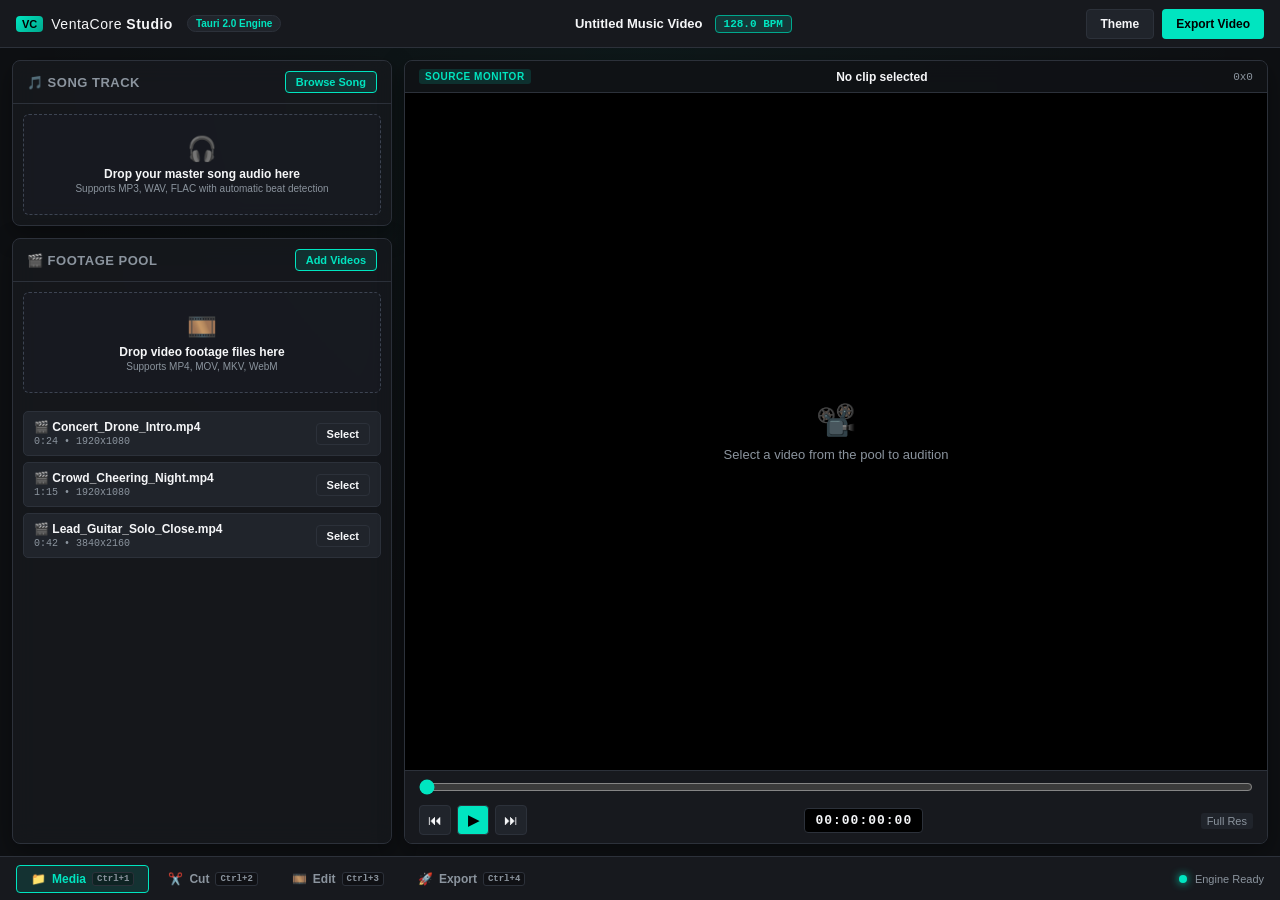
==== crates/app-tauri/ui/index.html @ c8611a0e "feat(tauri): add experimental Tauri 2.0 shell crate with modern studio UI" ====
<!DOCTYPE html>
<html lang="en">
<head>
  <meta charset="UTF-8">
  <meta name="viewport" content="width=device-width, initial-scale=1.0">
  <title>VentaCore Studio</title>
  <link rel="stylesheet" href="style.css">
</head>
<body>
  <div id="app">
    <header class="studio-header">
      <div class="logo">
        <span class="logo-badge">VC</span>
        <span class="logo-text">VentaCore <strong>Studio</strong></span>
        <span class="engine-badge">Tauri 2.0 Engine</span>
      </div>
      <div class="project-info">
        <span class="project-title" id="project-title">Untitled Music Video</span>
        <span class="bpm-tag" id="bpm-display">128.0 BPM</span>
      </div>
      <div class="header-actions">
        <button class="btn btn-secondary" id="btn-theme-toggle">Theme</button>
        <button class="btn btn-primary" id="btn-export">Export Video</button>
      </div>
    </header>

    <main class="studio-workspace">
      <!-- Media Page -->
      <section id="page-media" class="page-view active">
        <div class="split-view">
          <div class="panel-left">
            <!-- Music Panel -->
            <div class="card glass-card">
              <div class="card-header">
                <h3>🎵 Song Track</h3>
                <button class="btn btn-sm btn-accent" id="btn-browse-music">Browse Song</button>
              </div>
              <div class="drop-zone" id="drop-zone-music">
                <div class="drop-icon">🎧</div>
                <div class="drop-title">Drop your master song audio here</div>
                <div class="drop-subtitle">Supports MP3, WAV, FLAC with automatic beat detection</div>
              </div>
              <div id="song-card" class="song-card hidden">
                <div class="song-meta">
                  <span class="song-name" id="song-name">-</span>
                  <span class="song-duration" id="song-duration">0:00</span>
                </div>
                <div class="waveform-container" id="song-waveform">
                  <div class="playhead" id="song-playhead"></div>
                </div>
              </div>
            </div>

            <!-- Footage Panel -->
            <div class="card glass-card footage-card">
              <div class="card-header">
                <h3>🎬 Footage Pool</h3>
                <button class="btn btn-sm btn-accent" id="btn-add-videos">Add Videos</button>
              </div>
              <div class="drop-zone" id="drop-zone-footage">
                <div class="drop-icon">🎞️</div>
                <div class="drop-title">Drop video footage files here</div>
                <div class="drop-subtitle">Supports MP4, MOV, MKV, WebM</div>
              </div>
              <div class="footage-pool-list" id="footage-list">
                <!-- Rendered dynamically -->
              </div>
            </div>
          </div>

          <div class="panel-right">
            <!-- Source Monitor -->
            <div class="card glass-card monitor-card">
              <div class="monitor-header">
                <div class="monitor-badge">SOURCE MONITOR</div>
                <div class="monitor-title" id="source-title">No clip selected</div>
                <div class="monitor-res" id="source-res">0x0</div>
              </div>
              <div class="viewport" id="source-viewport">
                <video id="source-video-element" class="hidden"></video>
                <div class="viewport-placeholder" id="source-placeholder">
                  <span class="placeholder-icon">📽️</span>
                  <span>Select a video from the pool to audition</span>
                </div>
              </div>
              <div class="transport-controls">
                <div class="scrub-container">
                  <input type="range" min="0" max="100" value="0" class="scrub-bar" id="source-scrub">
                </div>
                <div class="transport-row">
                  <div class="transport-buttons">
                    <button class="btn-icon" id="btn-step-back" title="Previous Frame (Left Arrow / J)">⏮</button>
                    <button class="btn-icon btn-play" id="btn-play-pause" title="Play / Pause (Space)">▶</button>
                    <button class="btn-icon" id="btn-step-fwd" title="Next Frame (Right Arrow / L)">⏭</button>
                  </div>
                  <div class="timecode-display" id="source-timecode">00:00:00:00</div>
                  <div class="transport-options">
                    <span class="res-tag">Full Res</span>
                  </div>
                </div>
              </div>
            </div>
          </div>
        </div>
      </section>

      <!-- Cut Page -->
      <section id="page-cut" class="page-view">
        <div class="cut-layout">
          <div class="cut-top">
            <div class="card glass-card program-monitor">
              <div class="monitor-header">
                <div class="monitor-badge program-badge">PROGRAM MONITOR</div>
                <div class="monitor-title">Live Montage Cut</div>
                <div class="monitor-res">1920x1080 (30 fps)</div>
              </div>
              <div class="viewport">
                <div class="viewport-placeholder">
                  <span>Press "Begin Analysis" to generate the beat cut</span>
                </div>
              </div>
            </div>
            <div class="card glass-card cut-settings">
              <div class="card-header">
                <h3>Montage Engine Settings</h3>
              </div>
              <div class="settings-form">
                <label>Energy Cut Pacing
                  <select class="select-input">
                    <option>Beat-Adaptive (Balanced)</option>
                    <option>High Energy (Fast cuts on 1/2 bars)</option>
                    <option>Cinematic (Longer phrases on change points)</option>
                  </select>
                </label>
                <button class="btn btn-primary" id="btn-start-analysis">⚡ Begin Cut Analysis</button>
              </div>
            </div>
          </div>
          <div class="cut-bottom">
            <div class="card glass-card timeline-card">
              <div class="timeline-header">
                <span>Timeline Ruler</span>
              </div>
              <div class="timeline-tracks" id="cut-timeline-tracks">
                <div class="track song-track">🎵 Master Song (Fixed Clock)</div>
                <div class="track video-track">🎬 Video Cuts (Beat-Synced)</div>
              </div>
            </div>
          </div>
        </div>
      </section>

      <!-- Edit Page -->
      <section id="page-edit" class="page-view">
        <div class="edit-layout">
          <div class="edit-monitors">
            <div class="card glass-card half-monitor">
              <div class="monitor-header"><span class="monitor-badge">SOURCE</span></div>
              <div class="viewport small-viewport"><div class="viewport-placeholder">Source Clip</div></div>
            </div>
            <div class="card glass-card half-monitor">
              <div class="monitor-header"><span class="monitor-badge program-badge">PROGRAM</span></div>
              <div class="viewport small-viewport"><div class="viewport-placeholder">Master Sequence</div></div>
            </div>
            <div class="card glass-card inspector-panel">
              <div class="card-header"><h3>Inspector</h3></div>
              <div class="inspector-content">Select an item on the timeline</div>
            </div>
          </div>
          <div class="edit-timeline-area card glass-card">
            <div class="multitrack-header">Multitrack NLE Timeline</div>
            <div class="timeline-tracks">
              <div class="track song-track">🎵 Song Track (Locked)</div>
              <div class="track video-track">V1 Main Cut</div>
              <div class="track video-track">V2 B-Roll / Overlays</div>
              <div class="track audio-track">A1 Footage Audio</div>
            </div>
          </div>
        </div>
      </section>

      <!-- Export Page -->
      <section id="page-export" class="page-view">
        <div class="export-layout">
          <div class="card glass-card export-settings">
            <div class="card-header"><h3>Export Settings</h3></div>
            <div class="settings-form">
              <label>Resolution
                <select class="select-input">
                  <option>1080p Full HD (1920x1080)</option>
                  <option>4K Ultra HD (3840x2160)</option>
                  <option>9:16 Vertical Shorts/Reels (1080x1920)</option>
                </select>
              </label>
              <label>Encoder
                <select class="select-input">
                  <option>H.264 (Hardware NVENC / AMF / D3D11)</option>
                  <option>H.264 (libx264 Pure CPU Fallback)</option>
                </select>
              </label>
              <button class="btn btn-primary">Render Now</button>
            </div>
          </div>
          <div class="card glass-card export-preview">
            <div class="monitor-header"><span class="monitor-badge">EXPORT PREVIEW</span></div>
            <div class="viewport"><div class="viewport-placeholder">Render Preview</div></div>
          </div>
          <div class="card glass-card export-queue">
            <div class="card-header"><h3>Render Queue</h3></div>
            <div class="queue-list"><p class="muted">No jobs in queue</p></div>
          </div>
        </div>
      </section>
    </main>

    <!-- Studio Footer Navigation (Charter Rule 10 Compliant) -->
    <footer class="studio-footer">
      <nav class="footer-nav">
        <button class="nav-tab active" data-page="media">
          <span class="tab-icon">📁</span>
          <span class="tab-label">Media</span>
          <kbd>Ctrl+1</kbd>
        </button>
        <button class="nav-tab" data-page="cut">
          <span class="tab-icon">✂️</span>
          <span class="tab-label">Cut</span>
          <kbd>Ctrl+2</kbd>
        </button>
        <button class="nav-tab" data-page="edit">
          <span class="tab-icon">🎞️</span>
          <span class="tab-label">Edit</span>
          <kbd>Ctrl+3</kbd>
        </button>
        <button class="nav-tab" data-page="export">
          <span class="tab-icon">🚀</span>
          <span class="tab-label">Export</span>
          <kbd>Ctrl+4</kbd>
        </button>
      </nav>
      <div class="footer-status">
        <span class="status-indicator ready"></span>
        <span class="status-text" id="engine-status">Engine Ready</span>
      </div>
    </footer>
  </div>
  <script src="app.js"></script>
</body>
</html>
---- crates/app-tauri/ui/style.css ----
:root {
  --bg-deep: #0e1013;
  --bg-surface: #17191e;
  --bg-elevated: #20242b;
  --border: #2c313a;
  --border-light: #3d4452;
  --accent: #00e5c0;
  --accent-dim: #00a88d;
  --accent-glow: rgba(0, 229, 192, 0.25);
  --warning: #ffb86c;
  --danger: #ff5555;
  --text-main: #f5f6f8;
  --text-muted: #8b949e;
  --font-main: -apple-system, BlinkMacSystemFont, "Segoe UI", Roboto, "Helvetica Neue", Arial, sans-serif;
  --font-mono: "Consolas", "Courier New", monospace;
}

* {
  box-sizing: border-box;
  margin: 0;
  padding: 0;
  user-select: none;
}

body {
  font-family: var(--font-main);
  background-color: var(--bg-deep);
  color: var(--text-main);
  overflow: hidden;
  height: 100vh;
}

#app {
  display: flex;
  flex-direction: column;
  height: 100vh;
}

/* Header */
.studio-header {
  height: 48px;
  background-color: var(--bg-surface);
  border-bottom: 1px solid var(--border);
  display: flex;
  align-items: center;
  justify-content: space-between;
  padding: 0 16px;
  z-index: 10;
}

.logo {
  display: flex;
  align-items: center;
  gap: 8px;
}

.logo-badge {
  background: linear-gradient(135deg, var(--accent), var(--accent-dim));
  color: #000;
  font-weight: 900;
  padding: 2px 6px;
  border-radius: 4px;
  font-size: 11px;
}

.logo-text {
  font-size: 14px;
  letter-spacing: 0.5px;
}

.engine-badge {
  background-color: var(--bg-elevated);
  border: 1px solid var(--border);
  color: var(--accent);
  padding: 2px 8px;
  border-radius: 12px;
  font-size: 10px;
  font-weight: 600;
  margin-left: 6px;
}

.project-info {
  display: flex;
  align-items: center;
  gap: 12px;
}

.project-title {
  font-weight: 600;
  font-size: 13px;
  color: var(--text-main);
}

.bpm-tag {
  background-color: rgba(0, 229, 192, 0.15);
  color: var(--accent);
  border: 1px solid var(--accent-dim);
  padding: 2px 8px;
  border-radius: 4px;
  font-size: 11px;
  font-family: var(--font-mono);
  font-weight: 700;
}

.header-actions {
  display: flex;
  gap: 8px;
}

/* Workspace */
.studio-workspace {
  flex: 1;
  position: relative;
  overflow: hidden;
  background: radial-gradient(circle at 50% 0%, rgba(0, 229, 192, 0.04) 0%, transparent 60%);
}

.page-view {
  display: none;
  height: 100%;
  padding: 12px;
}

.page-view.active {
  display: block;
}

/* Cards & Glassmorphism */
.glass-card {
  background-color: rgba(23, 25, 30, 0.85);
  backdrop-filter: blur(12px);
  border: 1px solid var(--border);
  border-radius: 8px;
  box-shadow: 0 8px 24px rgba(0, 0, 0, 0.35);
}

.card-header {
  display: flex;
  justify-content: space-between;
  align-items: center;
  padding: 10px 14px;
  border-bottom: 1px solid var(--border);
}

.card-header h3 {
  font-size: 13px;
  font-weight: 600;
  text-transform: uppercase;
  letter-spacing: 0.5px;
  color: var(--text-muted);
}

/* Split View (Media Page) */
.split-view {
  display: grid;
  grid-template-columns: 380px 1fr;
  gap: 12px;
  height: 100%;
}

.panel-left {
  display: flex;
  flex-direction: column;
  gap: 12px;
  height: 100%;
}

.panel-left .card:first-child {
  flex: 0 0 auto;
}

.footage-card {
  flex: 1;
  display: flex;
  flex-direction: column;
  overflow: hidden;
}

.panel-right {
  height: 100%;
}

.monitor-card {
  height: 100%;
  display: flex;
  flex-direction: column;
  overflow: hidden;
}

/* Drop Zones */
.drop-zone {
  margin: 10px;
  padding: 20px 12px;
  border: 1.5px dashed var(--border-light);
  border-radius: 6px;
  text-align: center;
  background: rgba(32, 36, 43, 0.3);
  transition: all 0.2s ease;
  cursor: pointer;
}

.drop-zone:hover {
  border-color: var(--accent);
  background: rgba(0, 229, 192, 0.06);
}

.drop-icon {
  font-size: 24px;
  margin-bottom: 4px;
}

.drop-title {
  font-size: 12px;
  font-weight: 600;
  color: var(--text-main);
}

.drop-subtitle {
  font-size: 10px;
  color: var(--text-muted);
  margin-top: 2px;
}

/* Footage List */
.footage-pool-list {
  flex: 1;
  overflow-y: auto;
  padding: 8px 10px;
  display: flex;
  flex-direction: column;
  gap: 6px;
}

.footage-item {
  display: flex;
  align-items: center;
  justify-content: space-between;
  padding: 8px 10px;
  background-color: var(--bg-elevated);
  border: 1px solid var(--border);
  border-radius: 5px;
  cursor: pointer;
  transition: all 0.15s ease;
}

.footage-item:hover {
  border-color: var(--accent-dim);
  background-color: rgba(0, 229, 192, 0.08);
}

.footage-item.selected {
  border-color: var(--accent);
  background: rgba(0, 229, 192, 0.15);
  box-shadow: 0 0 10px var(--accent-glow);
}

.footage-meta {
  display: flex;
  flex-direction: column;
  gap: 2px;
}

.footage-name {
  font-size: 12px;
  font-weight: 600;
}

.footage-info {
  font-size: 10px;
  color: var(--text-muted);
  font-family: var(--font-mono);
}

/* Monitor */
.monitor-header {
  display: flex;
  align-items: center;
  justify-content: space-between;
  padding: 8px 14px;
  background-color: rgba(14, 16, 19, 0.7);
  border-bottom: 1px solid var(--border);
}

.monitor-badge {
  font-size: 10px;
  font-weight: 800;
  color: var(--accent);
  background: rgba(0, 229, 192, 0.15);
  padding: 2px 6px;
  border-radius: 3px;
  letter-spacing: 0.5px;
}

.program-badge {
  color: var(--warning);
  background: rgba(255, 184, 108, 0.15);
}

.monitor-title {
  font-size: 12px;
  font-weight: 600;
}

.monitor-res {
  font-size: 11px;
  color: var(--text-muted);
  font-family: var(--font-mono);
}

.viewport {
  flex: 1;
  background-color: #000;
  display: flex;
  align-items: center;
  justify-content: center;
  position: relative;
  overflow: hidden;
}

.viewport video {
  max-width: 100%;
  max-height: 100%;
  object-fit: contain;
}

.viewport-placeholder {
  display: flex;
  flex-direction: column;
  align-items: center;
  gap: 8px;
  color: var(--text-muted);
  font-size: 13px;
}

.placeholder-icon {
  font-size: 32px;
  opacity: 0.6;
}

/* Transport Controls */
.transport-controls {
  background-color: var(--bg-surface);
  border-top: 1px solid var(--border);
  padding: 8px 14px;
}

.scrub-container {
  margin-bottom: 6px;
}

.scrub-bar {
  width: 100%;
  accent-color: var(--accent);
  cursor: pointer;
}

.transport-row {
  display: flex;
  align-items: center;
  justify-content: space-between;
}

.transport-buttons {
  display: flex;
  align-items: center;
  gap: 6px;
}

.btn-icon {
  background: var(--bg-elevated);
  border: 1px solid var(--border);
  color: var(--text-main);
  width: 32px;
  height: 30px;
  border-radius: 4px;
  cursor: pointer;
  display: flex;
  align-items: center;
  justify-content: center;
  font-size: 14px;
  transition: all 0.15s ease;
}

.btn-icon:hover {
  background: var(--border-light);
  border-color: var(--accent);
}

.btn-play {
  background: var(--accent);
  color: #000;
  font-weight: bold;
}

.btn-play:hover {
  background: #33ebd0;
  box-shadow: 0 0 12px var(--accent-glow);
}

.timecode-display {
  font-family: var(--font-mono);
  font-size: 13px;
  font-weight: 700;
  color: var(--text-main);
  background-color: #000;
  padding: 4px 10px;
  border-radius: 4px;
  border: 1px solid var(--border);
  letter-spacing: 1px;
}

.res-tag {
  font-size: 11px;
  color: var(--text-muted);
  background-color: var(--bg-elevated);
  padding: 2px 6px;
  border-radius: 3px;
}

/* Cut Page Layout */
.cut-layout {
  display: flex;
  flex-direction: column;
  gap: 12px;
  height: 100%;
}

.cut-top {
  display: grid;
  grid-template-columns: 1fr 340px;
  gap: 12px;
  height: 55%;
}

.program-monitor {
  display: flex;
  flex-direction: column;
}

.cut-settings {
  display: flex;
  flex-direction: column;
}

.settings-form {
  padding: 14px;
  display: flex;
  flex-direction: column;
  gap: 12px;
}

.settings-form label {
  font-size: 11px;
  font-weight: 600;
  color: var(--text-muted);
  display: flex;
  flex-direction: column;
  gap: 6px;
}

.select-input {
  background-color: var(--bg-elevated);
  border: 1px solid var(--border);
  color: var(--text-main);
  padding: 8px 10px;
  border-radius: 4px;
  font-size: 12px;
}

.cut-bottom {
  flex: 1;
}

.timeline-card {
  height: 100%;
  display: flex;
  flex-direction: column;
  padding: 12px;
}

.timeline-tracks {
  flex: 1;
  display: flex;
  flex-direction: column;
  gap: 8px;
  margin-top: 10px;
}

.track {
  padding: 12px;
  border-radius: 4px;
  font-size: 12px;
  font-weight: 600;
}

.song-track {
  background: rgba(0, 229, 192, 0.12);
  border: 1px solid var(--accent-dim);
  color: var(--accent);
}

.video-track {
  background: rgba(139, 148, 158, 0.12);
  border: 1px solid var(--border);
  color: var(--text-main);
}

/* Footer Navigation (Charter Rule 10) */
.studio-footer {
  height: 44px;
  background-color: var(--bg-surface);
  border-top: 1px solid var(--border);
  display: flex;
  align-items: center;
  justify-content: space-between;
  padding: 0 16px;
  z-index: 10;
}

.footer-nav {
  display: flex;
  gap: 4px;
}

.nav-tab {
  background: transparent;
  border: 1px solid transparent;
  color: var(--text-muted);
  padding: 6px 14px;
  border-radius: 4px;
  cursor: pointer;
  display: flex;
  align-items: center;
  gap: 6px;
  font-size: 12px;
  font-weight: 600;
  transition: all 0.15s ease;
}

.nav-tab:hover {
  color: var(--text-main);
  background-color: var(--bg-elevated);
}

.nav-tab.active {
  background: rgba(0, 229, 192, 0.12);
  border-color: var(--accent);
  color: var(--accent);
}

.nav-tab kbd {
  font-size: 9px;
  background: rgba(0, 0, 0, 0.3);
  padding: 1px 4px;
  border-radius: 3px;
  border: 1px solid var(--border);
  font-family: var(--font-mono);
  color: var(--text-muted);
}

.footer-status {
  display: flex;
  align-items: center;
  gap: 8px;
  font-size: 11px;
  color: var(--text-muted);
}

.status-indicator {
  width: 8px;
  height: 8px;
  border-radius: 50%;
  background-color: var(--accent);
  box-shadow: 0 0 8px var(--accent);
}

/* Buttons */
.btn {
  padding: 7px 14px;
  border-radius: 4px;
  font-size: 12px;
  font-weight: 600;
  cursor: pointer;
  border: none;
  transition: all 0.15s ease;
}

.btn-primary {
  background: var(--accent);
  color: #000;
}

.btn-primary:hover {
  background: #33ebd0;
  box-shadow: 0 0 12px var(--accent-glow);
}

.btn-secondary {
  background: var(--bg-elevated);
  border: 1px solid var(--border);
  color: var(--text-main);
}

.btn-secondary:hover {
  background: var(--border-light);
}

.btn-sm {
  padding: 4px 10px;
  font-size: 11px;
}

.btn-accent {
  background: rgba(0, 229, 192, 0.12);
  border: 1px solid var(--accent);
  color: var(--accent);
}

.btn-accent:hover {
  background: var(--accent);
  color: #000;
}

.hidden {
  display: none !important;
}
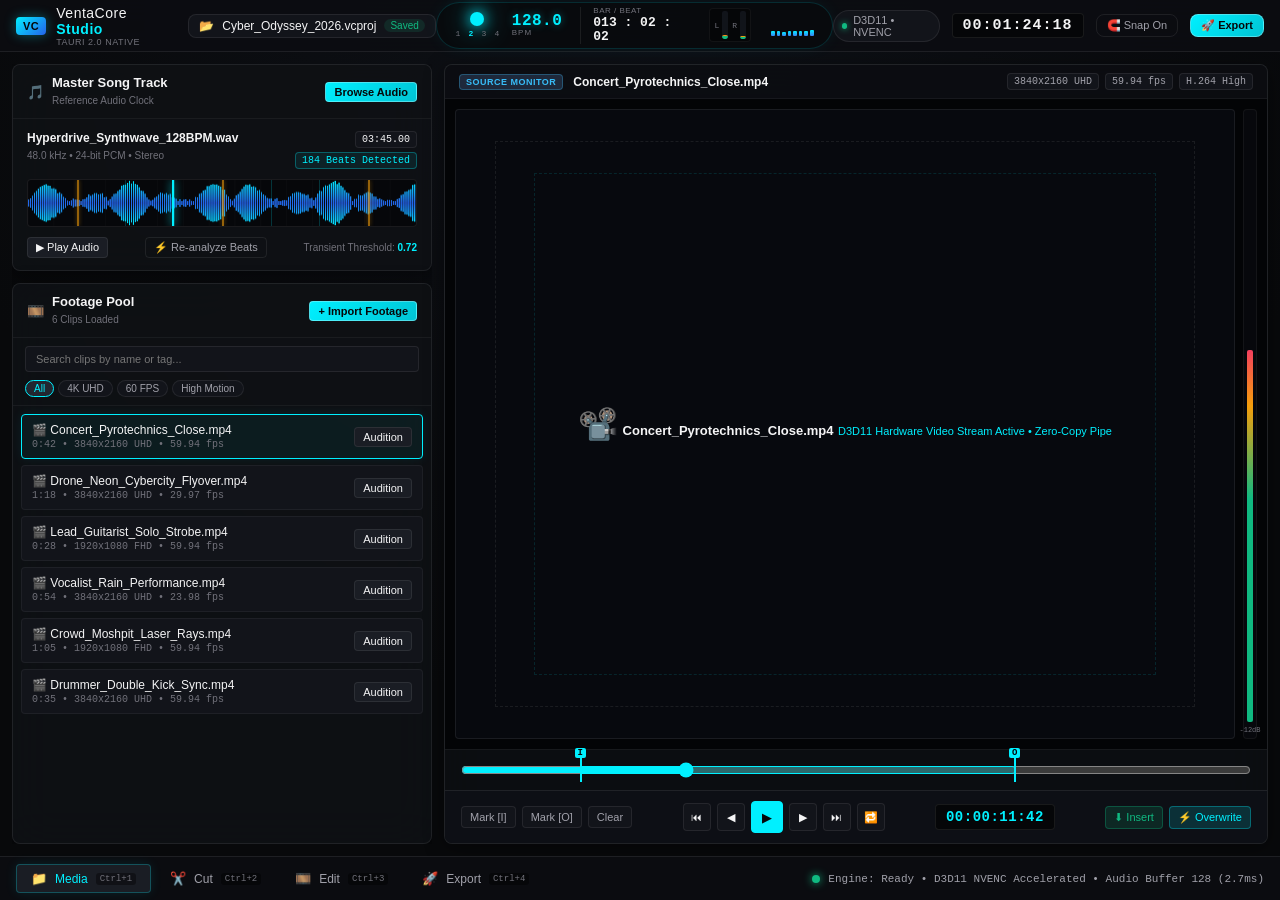
==== commit df456f0d: "feat(ui): implement hybrid design system (Linear Dark Pro + Cyber Studio + Industrial Slate)" ====
--- a/crates/app-tauri/ui/index.html
+++ b/crates/app-tauri/ui/index.html
@@ -8,95 +8,245 @@
 </head>
 <body>
   <div id="app">
+    <!-- Studio Header (Linear Dark Pro Frosty Glass + Cyber Studio Beat Console) -->
     <header class="studio-header">
-      <div class="logo">
-        <span class="logo-badge">VC</span>
-        <span class="logo-text">VentaCore <strong>Studio</strong></span>
-        <span class="engine-badge">Tauri 2.0 Engine</span>
+      <div class="header-left">
+        <div class="logo">
+          <div class="logo-badge">VC</div>
+          <div class="logo-titles">
+            <span class="logo-text">VentaCore <strong>Studio</strong></span>
+            <span class="engine-badge">Tauri 2.0 Native</span>
+          </div>
+        </div>
+        <div class="project-pill">
+          <span class="project-icon">📂</span>
+          <span class="project-title" id="project-title" contenteditable="true">Cyber_Odyssey_2026.vcproj</span>
+          <span class="save-status" id="save-status">Saved</span>
+        </div>
       </div>
-      <div class="project-info">
-        <span class="project-title" id="project-title">Untitled Music Video</span>
-        <span class="bpm-tag" id="bpm-display">128.0 BPM</span>
+
+      <!-- Cyber-Studio Beat & Rhythm Console -->
+      <div class="beat-console">
+        <div class="beat-detector-unit">
+          <div class="beat-lamp-wrapper" title="Downbeat Pulse Indicator">
+            <div class="beat-lamp" id="beat-lamp"></div>
+            <div class="beat-dots">
+              <span class="beat-dot active" data-beat="1">1</span>
+              <span class="beat-dot" data-beat="2">2</span>
+              <span class="beat-dot" data-beat="3">3</span>
+              <span class="beat-dot" data-beat="4">4</span>
+            </div>
+          </div>
+          <div class="bpm-unit">
+            <span class="bpm-val" id="bpm-display">128.0</span>
+            <span class="bpm-lbl">BPM</span>
+          </div>
+        </div>
+
+        <div class="bar-counter">
+          <span class="bar-label">BAR / BEAT</span>
+          <span class="bar-digits" id="musical-time">012 : 03 : 02</span>
+        </div>
+
+        <!-- Stereo Peak VU Meter -->
+        <div class="vu-meter-cluster" title="Master Audio Peak Meter">
+          <div class="vu-channel">
+            <span class="vu-label">L</span>
+            <div class="vu-track">
+              <div class="vu-bar" id="vu-meter-l" style="height: 68%;"></div>
+              <div class="vu-clip-led" id="vu-clip-l"></div>
+            </div>
+          </div>
+          <div class="vu-channel">
+            <span class="vu-label">R</span>
+            <div class="vu-track">
+              <div class="vu-bar" id="vu-meter-r" style="height: 64%;"></div>
+              <div class="vu-clip-led" id="vu-clip-r"></div>
+            </div>
+          </div>
+        </div>
+
+        <!-- Mini Audio Spectrum Visualizer -->
+        <div class="spectrum-visualizer" id="spectrum-bars">
+          <span class="spectrum-bar" style="--h: 45%;"></span>
+          <span class="spectrum-bar" style="--h: 75%;"></span>
+          <span class="spectrum-bar" style="--h: 90%;"></span>
+          <span class="spectrum-bar" style="--h: 60%;"></span>
+          <span class="spectrum-bar" style="--h: 80%;"></span>
+          <span class="spectrum-bar" style="--h: 50%;"></span>
+          <span class="spectrum-bar" style="--h: 70%;"></span>
+          <span class="spectrum-bar" style="--h: 30%;"></span>
+        </div>
       </div>
-      <div class="header-actions">
-        <button class="btn btn-secondary" id="btn-theme-toggle">Theme</button>
-        <button class="btn btn-primary" id="btn-export">Export Video</button>
+
+      <div class="header-right">
+        <div class="hardware-pill" title="Hardware Pipeline Status">
+          <span class="hw-dot"></span>
+          <span class="hw-text">D3D11 • NVENC</span>
+        </div>
+        <div class="timecode-master" id="header-timecode">00:01:24:18</div>
+        <button class="btn btn-sm btn-ghost" id="btn-toggle-snap" title="Toggle Beat Magnet Snapping">🧲 Snap On</button>
+        <button class="btn btn-sm btn-accent" id="btn-quick-export">🚀 Export</button>
       </div>
     </header>
 
+    <!-- Master Workspace Pages -->
     <main class="studio-workspace">
-      <!-- Media Page -->
+
+      <!-- ================= PAGE 1: MEDIA ================= -->
       <section id="page-media" class="page-view active">
-        <div class="split-view">
-          <div class="panel-left">
-            <!-- Music Panel -->
-            <div class="card glass-card">
+        <div class="media-layout">
+          <!-- Left: Asset Management Hub (Song + Footage Pool) -->
+          <div class="media-left-deck">
+            <!-- Master Song Section -->
+            <div class="card glass-card song-section">
               <div class="card-header">
-                <h3>🎵 Song Track</h3>
-                <button class="btn btn-sm btn-accent" id="btn-browse-music">Browse Song</button>
-              </div>
-              <div class="drop-zone" id="drop-zone-music">
-                <div class="drop-icon">🎧</div>
-                <div class="drop-title">Drop your master song audio here</div>
-                <div class="drop-subtitle">Supports MP3, WAV, FLAC with automatic beat detection</div>
-              </div>
-              <div id="song-card" class="song-card hidden">
-                <div class="song-meta">
-                  <span class="song-name" id="song-name">-</span>
-                  <span class="song-duration" id="song-duration">0:00</span>
-                </div>
-                <div class="waveform-container" id="song-waveform">
-                  <div class="playhead" id="song-playhead"></div>
-                </div>
-              </div>
-            </div>
-
-            <!-- Footage Panel -->
-            <div class="card glass-card footage-card">
+                <div class="header-title-group">
+                  <span class="card-icon">🎵</span>
+                  <div class="card-title-text">
+                    <h3>Master Song Track</h3>
+                    <span class="sub-text">Reference Audio Clock</span>
+                  </div>
+                </div>
+                <button class="btn btn-xs btn-accent" id="btn-browse-music">Browse Audio</button>
+              </div>
+
+              <div class="song-info-card" id="song-card">
+                <div class="song-meta-row">
+                  <div class="song-primary">
+                    <span class="song-title-text" id="song-name">Hyperdrive_Synthwave_128BPM.wav</span>
+                    <span class="song-specs">48.0 kHz • 24-bit PCM • Stereo</span>
+                  </div>
+                  <div class="song-stats">
+                    <span class="stat-badge" id="song-duration">03:45.00</span>
+                    <span class="stat-badge accent-badge">184 Beats Detected</span>
+                  </div>
+                </div>
+
+                <div class="waveform-container" id="song-waveform" title="Click to seek song audio">
+                  <canvas id="waveform-canvas" width="600" height="48"></canvas>
+                  <div class="playhead" id="song-playhead" style="left: 37%;"></div>
+                  <div class="beat-grid-overlay">
+                    <!-- Dynamic beat tick marks -->
+                    <span class="beat-tick downbeat" style="left: 12.5%;"></span>
+                    <span class="beat-tick" style="left: 25.0%;"></span>
+                    <span class="beat-tick" style="left: 37.5%;"></span>
+                    <span class="beat-tick downbeat" style="left: 50.0%;"></span>
+                    <span class="beat-tick" style="left: 62.5%;"></span>
+                    <span class="beat-tick" style="left: 75.0%;"></span>
+                    <span class="beat-tick downbeat" style="left: 87.5%;"></span>
+                  </div>
+                </div>
+
+                <div class="song-actions-row">
+                  <button class="btn btn-xs btn-secondary" id="btn-play-song">▶ Play Audio</button>
+                  <button class="btn btn-xs btn-ghost" id="btn-reanalyze-beats">⚡ Re-analyze Beats</button>
+                  <span class="transient-info">Transient Threshold: <strong>0.72</strong></span>
+                </div>
+              </div>
+            </div>
+
+            <!-- Footage Pool (Media Bin) -->
+            <div class="card glass-card footage-section">
               <div class="card-header">
-                <h3>🎬 Footage Pool</h3>
-                <button class="btn btn-sm btn-accent" id="btn-add-videos">Add Videos</button>
-              </div>
-              <div class="drop-zone" id="drop-zone-footage">
-                <div class="drop-icon">🎞️</div>
-                <div class="drop-title">Drop video footage files here</div>
-                <div class="drop-subtitle">Supports MP4, MOV, MKV, WebM</div>
-              </div>
+                <div class="header-title-group">
+                  <span class="card-icon">🎞️</span>
+                  <div class="card-title-text">
+                    <h3>Footage Pool</h3>
+                    <span class="sub-text" id="pool-count">6 Clips Loaded</span>
+                  </div>
+                </div>
+                <button class="btn btn-xs btn-accent" id="btn-add-videos">+ Import Footage</button>
+              </div>
+
+              <!-- Filter & Search Bar -->
+              <div class="bin-controls">
+                <input type="text" class="input-search" id="input-search-clips" placeholder="Search clips by name or tag...">
+                <div class="filter-chips">
+                  <button class="chip active" data-filter="all">All</button>
+                  <button class="chip" data-filter="4k">4K UHD</button>
+                  <button class="chip" data-filter="60fps">60 FPS</button>
+                  <button class="chip" data-filter="motion">High Motion</button>
+                </div>
+              </div>
+
+              <!-- Clip Grid / List -->
               <div class="footage-pool-list" id="footage-list">
-                <!-- Rendered dynamically -->
-              </div>
-            </div>
-          </div>
-
-          <div class="panel-right">
-            <!-- Source Monitor -->
-            <div class="card glass-card monitor-card">
+                <!-- Populated dynamically by app.js -->
+              </div>
+            </div>
+          </div>
+
+          <!-- Right: Industrial Source Monitor Deck -->
+          <div class="media-right-deck">
+            <div class="card glass-card source-monitor-card">
               <div class="monitor-header">
-                <div class="monitor-badge">SOURCE MONITOR</div>
-                <div class="monitor-title" id="source-title">No clip selected</div>
-                <div class="monitor-res" id="source-res">0x0</div>
-              </div>
-              <div class="viewport" id="source-viewport">
-                <video id="source-video-element" class="hidden"></video>
-                <div class="viewport-placeholder" id="source-placeholder">
-                  <span class="placeholder-icon">📽️</span>
-                  <span>Select a video from the pool to audition</span>
-                </div>
-              </div>
-              <div class="transport-controls">
-                <div class="scrub-container">
-                  <input type="range" min="0" max="100" value="0" class="scrub-bar" id="source-scrub">
-                </div>
-                <div class="transport-row">
-                  <div class="transport-buttons">
-                    <button class="btn-icon" id="btn-step-back" title="Previous Frame (Left Arrow / J)">⏮</button>
-                    <button class="btn-icon btn-play" id="btn-play-pause" title="Play / Pause (Space)">▶</button>
-                    <button class="btn-icon" id="btn-step-fwd" title="Next Frame (Right Arrow / L)">⏭</button>
-                  </div>
-                  <div class="timecode-display" id="source-timecode">00:00:00:00</div>
-                  <div class="transport-options">
-                    <span class="res-tag">Full Res</span>
-                  </div>
+                <div class="monitor-id-group">
+                  <span class="monitor-tag">SOURCE MONITOR</span>
+                  <span class="monitor-filename" id="source-title">Concert_Pyrotechnics_Close.mp4</span>
+                </div>
+                <div class="monitor-meta-group">
+                  <span class="badge-slate" id="source-res">3840x2160 UHD</span>
+                  <span class="badge-slate" id="source-fps">59.94 fps</span>
+                  <span class="badge-slate">H.264 High</span>
+                </div>
+              </div>
+
+              <!-- Viewport with Safe Margins & Scanlines -->
+              <div class="viewport-wrapper">
+                <div class="viewport" id="source-viewport">
+                  <div class="safe-area-overlay" id="safe-margins">
+                    <div class="safe-action"></div>
+                    <div class="safe-title"></div>
+                  </div>
+                  <div class="viewport-placeholder" id="source-placeholder">
+                    <div class="glitch-screen">
+                      <span class="monitor-screen-icon">📽️</span>
+                      <span class="monitor-screen-title" id="preview-active-title">Concert_Pyrotechnics_Close.mp4</span>
+                      <span class="monitor-screen-sub">D3D11 Hardware Video Stream Active • Zero-Copy Pipe</span>
+                    </div>
+                  </div>
+                </div>
+
+                <!-- Vertical Audio VU Bar beside monitor -->
+                <div class="vertical-vu-strip">
+                  <div class="vu-vert-bar" style="height: 60%;"></div>
+                  <span class="vu-db-text">-12dB</span>
+                </div>
+              </div>
+
+              <!-- Scrub & In/Out Range Bar -->
+              <div class="scrub-station">
+                <div class="scrub-track-container">
+                  <div class="in-out-highlight" id="in-out-range" style="left: 15%; width: 55%;"></div>
+                  <input type="range" min="0" max="1000" value="280" class="scrub-slider" id="source-scrub">
+                  <div class="marker in-marker" style="left: 15%;"><span>I</span></div>
+                  <div class="marker out-marker" style="left: 70%;"><span>O</span></div>
+                </div>
+              </div>
+
+              <!-- Industrial Transport Control Bar -->
+              <div class="transport-dock">
+                <div class="transport-group in-out-buttons">
+                  <button class="btn-tool" id="btn-mark-in" title="Mark In Point [I]">Mark [I]</button>
+                  <button class="btn-tool" id="btn-mark-out" title="Mark Out Point [O]">Mark [O]</button>
+                  <button class="btn-tool" id="btn-clear-inout" title="Clear In/Out Range">Clear</button>
+                </div>
+
+                <div class="transport-group playback-buttons">
+                  <button class="btn-icon" id="btn-prev-marker" title="Go to In Point">⏮</button>
+                  <button class="btn-icon" id="btn-step-back" title="Previous Frame (Left Arrow / J)">◀</button>
+                  <button class="btn-icon btn-play-main" id="btn-play-pause" title="Play/Pause (Space)">▶</button>
+                  <button class="btn-icon" id="btn-step-fwd" title="Next Frame (Right Arrow / L)">▶</button>
+                  <button class="btn-icon" id="btn-next-marker" title="Go to Out Point">⏭</button>
+                  <button class="btn-icon" id="btn-loop-toggle" title="Loop Audition">🔁</button>
+                </div>
+
+                <div class="timecode-readout" id="source-timecode">00:00:11:42</div>
+
+                <div class="transport-group insert-buttons">
+                  <button class="btn-tool btn-insert" id="btn-insert-timeline" title="Insert Range to Beat Timeline [,]">⬇ Insert</button>
+                  <button class="btn-tool btn-overwrite" id="btn-overwrite-timeline" title="Overwrite to Timeline [.]">⚡ Overwrite</button>
                 </div>
               </div>
             </div>
@@ -104,145 +254,533 @@
         </div>
       </section>
 
-      <!-- Cut Page -->
+
+      <!-- ================= PAGE 2: CUT ================= -->
       <section id="page-cut" class="page-view">
         <div class="cut-layout">
-          <div class="cut-top">
-            <div class="card glass-card program-monitor">
+          <!-- Top Deck: Program Monitor + Pacing Engine -->
+          <div class="cut-top-deck">
+            <!-- Cut Program Monitor -->
+            <div class="card glass-card cut-program-card">
               <div class="monitor-header">
-                <div class="monitor-badge program-badge">PROGRAM MONITOR</div>
-                <div class="monitor-title">Live Montage Cut</div>
-                <div class="monitor-res">1920x1080 (30 fps)</div>
-              </div>
+                <div class="monitor-id-group">
+                  <span class="monitor-tag program-tag">PROGRAM MONITOR</span>
+                  <span class="monitor-filename">Sequence 01 : Beat Cut Master</span>
+                </div>
+                <div class="monitor-meta-group">
+                  <span class="badge-slate">1920x1080 FHD</span>
+                  <span class="badge-slate">Beat-Locked</span>
+                </div>
+              </div>
+              <div class="viewport-wrapper">
+                <div class="viewport">
+                  <div class="viewport-placeholder">
+                    <span class="monitor-screen-icon">✂️</span>
+                    <span class="monitor-screen-title">Beat Cut Live Preview</span>
+                    <span class="monitor-screen-sub">Synchronized to Hyperdrive_Synthwave_128BPM.wav</span>
+                  </div>
+                </div>
+              </div>
+              <div class="cut-transport-bar">
+                <button class="btn-icon" id="btn-cut-play">▶</button>
+                <div class="timecode-readout" id="cut-timecode">00:01:24:18</div>
+                <span class="cut-status-text">Cut Phrase: <strong>Chorus 1 (Drop)</strong></span>
+              </div>
+            </div>
+
+            <!-- Montage Pacing Control Station -->
+            <div class="card glass-card cut-pacing-card">
+              <div class="card-header">
+                <div class="header-title-group">
+                  <span class="card-icon">⚡</span>
+                  <div class="card-title-text">
+                    <h3>Montage Pacing Engine</h3>
+                    <span class="sub-text">AI Energy & Transient Adaptation</span>
+                  </div>
+                </div>
+              </div>
+
+              <div class="pacing-controls-form">
+                <div class="control-row">
+                  <label class="control-label">Rhythm Cut Pacing</label>
+                  <select class="select-input" id="select-pacing-mode">
+                    <option value="balanced">Beat-Adaptive (Balanced 1-Bar Cuts)</option>
+                    <option value="high-energy">High Energy (Fast 1/2-Bar Cuts on Transients)</option>
+                    <option value="cinematic">Cinematic Phrases (2-Bar / 4-Bar Sustained)</option>
+                    <option value="drop-burst">Drop Burst (Strobe 1/4-Bar Slices on Peak)</option>
+                  </select>
+                </div>
+
+                <div class="control-row">
+                  <div class="slider-label-row">
+                    <label class="control-label">Transient Sensitivity</label>
+                    <span class="slider-val" id="val-sensitivity">78%</span>
+                  </div>
+                  <input type="range" min="10" max="100" value="78" class="control-slider" id="slider-sensitivity">
+                </div>
+
+                <div class="control-row">
+                  <div class="slider-label-row">
+                    <label class="control-label">Visual Motion Energy Bias</label>
+                    <span class="slider-val" id="val-motion-bias">High</span>
+                  </div>
+                  <input type="range" min="0" max="100" value="85" class="control-slider" id="slider-motion-bias">
+                </div>
+
+                <div class="toggle-row">
+                  <label class="toggle-switch">
+                    <input type="checkbox" id="chk-auto-broll" checked>
+                    <span class="toggle-slider"></span>
+                  </label>
+                  <span class="toggle-label">Auto-Insert B-Roll Overlays on Downbeats</span>
+                </div>
+
+                <button class="btn btn-primary btn-block btn-glow" id="btn-generate-montage">
+                  ⚡ Generate Beat-Sync Cut
+                </button>
+              </div>
+            </div>
+          </div>
+
+          <!-- Bottom Deck: Industrial Dual-Timeline (Overview Energy Strip + Zoomed Beat Strip) -->
+          <div class="cut-bottom-deck card glass-card">
+            <div class="dual-timeline-header">
+              <span class="section-label">DUAL-TIMELINE PACING STRIP</span>
+              <div class="timeline-quick-stats">
+                <span>Song Duration: <strong>03:45</strong></span>
+                <span>Total Cuts: <strong>42</strong></span>
+                <span>Avg Clip Length: <strong>1.87s</strong></span>
+              </div>
+            </div>
+
+            <!-- Upper Track: Macro Overview Energy Strip -->
+            <div class="macro-strip-wrapper">
+              <div class="macro-strip-label">Song Energy Map</div>
+              <div class="macro-energy-strip" id="macro-energy-strip">
+                <div class="energy-segment segment-intro" style="width: 12%;"><span>Intro</span></div>
+                <div class="energy-segment segment-verse" style="width: 22%;"><span>Verse 1</span></div>
+                <div class="energy-segment segment-build" style="width: 14%;"><span>Build-up</span></div>
+                <div class="energy-segment segment-drop" style="width: 20%;"><span>🔥 DROP 1</span></div>
+                <div class="energy-segment segment-verse" style="width: 18%;"><span>Verse 2</span></div>
+                <div class="energy-segment segment-outro" style="width: 14%;"><span>Outro</span></div>
+
+                <!-- Visible Viewport Frame in Macro Strip -->
+                <div class="macro-viewport-window" style="left: 35%; width: 28%;"></div>
+              </div>
+            </div>
+
+            <!-- Lower Track: Zoomed Beat-Aligned Clip Strip -->
+            <div class="micro-strip-wrapper">
+              <div class="micro-strip-label">Beat Slices</div>
+              <div class="micro-beat-strip" id="micro-cut-strip">
+                <div class="beat-slice-item slice-accent" style="flex: 2;">
+                  <span class="slice-name">Drone_Neon (1.87s)</span>
+                  <span class="slice-beat-mark">BEAT 01</span>
+                </div>
+                <div class="beat-slice-item" style="flex: 1;">
+                  <span class="slice-name">Strobe (0.93s)</span>
+                  <span class="slice-beat-mark">BEAT 02</span>
+                </div>
+                <div class="beat-slice-item slice-highlight" style="flex: 2;">
+                  <span class="slice-name">Pyro_Close (1.87s)</span>
+                  <span class="slice-beat-mark">BEAT 03</span>
+                </div>
+                <div class="beat-slice-item" style="flex: 1;">
+                  <span class="slice-name">Guitar (0.93s)</span>
+                  <span class="slice-beat-mark">BEAT 04</span>
+                </div>
+                <div class="beat-slice-item slice-accent" style="flex: 2;">
+                  <span class="slice-name">Moshpit (1.87s)</span>
+                  <span class="slice-beat-mark">BEAT 05</span>
+                </div>
+                <div class="beat-slice-item" style="flex: 1;">
+                  <span class="slice-name">Drummer (0.93s)</span>
+                  <span class="slice-beat-mark">BEAT 06</span>
+                </div>
+              </div>
+            </div>
+          </div>
+        </div>
+      </section>
+
+
+      <!-- ================= PAGE 3: EDIT ================= -->
+      <section id="page-edit" class="page-view">
+        <div class="edit-layout">
+          <!-- Top Deck: Dual Monitors (Source + Program) + Inspector Panel -->
+          <div class="edit-top-deck">
+            <!-- Left: Source Monitor -->
+            <div class="card glass-card edit-monitor-card">
+              <div class="monitor-header">
+                <span class="monitor-tag">SOURCE</span>
+                <span class="monitor-filename">Drone_Neon_Cybercity.mp4</span>
+              </div>
+              <div class="viewport small-viewport">
+                <div class="viewport-placeholder">
+                  <span class="small-icon">📽️</span>
+                  <span>Source In/Out Range</span>
+                </div>
+              </div>
+            </div>
+
+            <!-- Center: Program Monitor -->
+            <div class="card glass-card edit-monitor-card">
+              <div class="monitor-header">
+                <span class="monitor-tag program-tag">PROGRAM</span>
+                <span class="monitor-filename">Timeline Master (Active)</span>
+              </div>
+              <div class="viewport small-viewport">
+                <div class="viewport-placeholder">
+                  <span class="small-icon">🎬</span>
+                  <span>Master Cut at 00:01:24:18</span>
+                </div>
+              </div>
+            </div>
+
+            <!-- Right: Industrial Clip Inspector -->
+            <div class="card glass-card edit-inspector-card">
+              <div class="card-header">
+                <div class="header-title-group">
+                  <span class="card-icon">🎛️</span>
+                  <div class="card-title-text">
+                    <h3>Clip Inspector</h3>
+                    <span class="sub-text" id="inspector-clip-name">Clip: Pyro_Close.mp4</span>
+                  </div>
+                </div>
+              </div>
+
+              <div class="inspector-fields">
+                <div class="field-section-title">TRANSFORM & SCALE</div>
+                <div class="inspector-row">
+                  <span class="prop-label">Scale</span>
+                  <input type="text" class="input-tiny" value="100.0%">
+                  <span class="prop-label">Rotation</span>
+                  <input type="text" class="input-tiny" value="0.0°">
+                </div>
+
+                <div class="field-section-title">BEAT SPEED RAMPING</div>
+                <div class="speed-buttons">
+                  <button class="btn-chip active">1.0x Normal</button>
+                  <button class="btn-chip">0.5x Half</button>
+                  <button class="btn-chip">2.0x Double</button>
+                  <button class="btn-chip btn-accent-chip">⚡ Beat Ramp</button>
+                </div>
+
+                <div class="field-section-title">COLOR GRADE PRESET</div>
+                <select class="select-input select-xs">
+                  <option>Cyber Neon (Cyan & Orange Teal)</option>
+                  <option>Industrial Bleach Bypass</option>
+                  <option>Midnight Violet Shadow</option>
+                  <option>Linear Clean Flat</option>
+                </select>
+              </div>
+            </div>
+          </div>
+
+          <!-- Bottom Deck: Pro Multi-Track NLE Timeline -->
+          <div class="edit-timeline-card card glass-card">
+            <!-- Timeline Toolbar -->
+            <div class="timeline-toolbar">
+              <div class="tool-group">
+                <button class="btn-tool active" id="tool-select" title="Selection Arrow [V]">↖ [V]</button>
+                <button class="btn-tool" id="tool-razor" title="Blade / Razor Tool [C]">✂ [C]</button>
+                <button class="btn-tool" id="tool-slip" title="Slip Edit [Y]">↔ [Y]</button>
+                <button class="btn-tool" id="tool-snapping" title="Magnet Snapping [S]">🧲 [S]</button>
+              </div>
+
+              <div class="timecode-ruler-center">
+                <span class="ruler-timecode" id="timeline-current-tc">00:01:24:18</span>
+              </div>
+
+              <div class="zoom-group">
+                <span class="zoom-label">Zoom</span>
+                <input type="range" min="50" max="200" value="100" class="zoom-slider" id="timeline-zoom">
+              </div>
+            </div>
+
+            <!-- Multitrack Lanes -->
+            <div class="multitrack-container" id="multitrack-view">
+              <!-- Timecode Scale Ruler -->
+              <div class="ruler-track">
+                <div class="ruler-head">TC</div>
+                <div class="ruler-scale">
+                  <span class="ruler-mark" style="left: 0%;">00:00</span>
+                  <span class="ruler-mark" style="left: 20%;">00:30</span>
+                  <span class="ruler-mark" style="left: 40%;">01:00</span>
+                  <span class="ruler-mark" style="left: 60%;">01:30</span>
+                  <span class="ruler-mark" style="left: 80%;">02:00</span>
+                  <span class="ruler-mark" style="left: 100%;">02:30</span>
+                </div>
+              </div>
+
+              <!-- Track V2: B-Roll / Overlays -->
+              <div class="timeline-lane-row">
+                <div class="lane-header">
+                  <span class="lane-name">V2 Overlays</span>
+                  <div class="lane-controls">
+                    <button class="lane-btn" title="Lock Track">🔒</button>
+                    <button class="lane-btn active" title="Toggle Visibility">👁</button>
+                    <button class="lane-btn" title="Solo">S</button>
+                  </div>
+                </div>
+                <div class="lane-body track-v2">
+                  <div class="timeline-clip clip-v2" style="left: 15%; width: 18%;">
+                    <span class="clip-label">Pyro_Overlay.mp4 [Blend: Screen]</span>
+                  </div>
+                  <div class="timeline-clip clip-v2" style="left: 65%; width: 14%;">
+                    <span class="clip-label">Laser_Rays.mp4 [Blend: Add]</span>
+                  </div>
+                </div>
+              </div>
+
+              <!-- Track V1: Primary Beat Cut -->
+              <div class="timeline-lane-row">
+                <div class="lane-header">
+                  <span class="lane-name">V1 Beat Cut</span>
+                  <div class="lane-controls">
+                    <button class="lane-btn" title="Lock Track">🔒</button>
+                    <button class="lane-btn active" title="Toggle Visibility">👁</button>
+                    <button class="lane-btn" title="Solo">S</button>
+                  </div>
+                </div>
+                <div class="lane-body track-v1">
+                  <div class="timeline-clip clip-v1" style="left: 0%; width: 15%;">
+                    <span class="clip-label">Drone_Intro</span>
+                  </div>
+                  <div class="timeline-clip clip-v1" style="left: 15%; width: 20%;">
+                    <span class="clip-label">Guitar_Solo</span>
+                  </div>
+                  <div class="timeline-clip clip-v1 active-clip" style="left: 35%; width: 25%;">
+                    <span class="clip-label">Pyro_Close (DROP)</span>
+                  </div>
+                  <div class="timeline-clip clip-v1" style="left: 60%; width: 20%;">
+                    <span class="clip-label">Crowd_Mosh</span>
+                  </div>
+                  <div class="timeline-clip clip-v1" style="left: 80%; width: 20%;">
+                    <span class="clip-label">Drummer_Sync</span>
+                  </div>
+                </div>
+              </div>
+
+              <!-- Track A1: Song Reference Audio Clock -->
+              <div class="timeline-lane-row">
+                <div class="lane-header lane-header-audio">
+                  <span class="lane-name">🎵 A1 Song Clock</span>
+                  <div class="lane-controls">
+                    <button class="lane-btn active" title="Lock Audio Clock (Rule 8)">🔒</button>
+                    <button class="lane-btn active" title="Mute Audio">🔊</button>
+                    <button class="lane-btn" title="Solo">S</button>
+                  </div>
+                </div>
+                <div class="lane-body track-a1">
+                  <div class="timeline-audio-clip">
+                    <div class="audio-waveform-visual"></div>
+                    <span class="clip-label">Hyperdrive_Synthwave_128BPM.wav (Locked Reference)</span>
+                  </div>
+                </div>
+              </div>
+
+              <!-- Track A2: Foley / Impact SFX -->
+              <div class="timeline-lane-row">
+                <div class="lane-header lane-header-audio">
+                  <span class="lane-name">🔊 A2 SFX / Foley</span>
+                  <div class="lane-controls">
+                    <button class="lane-btn" title="Lock Track">🔒</button>
+                    <button class="lane-btn active" title="Mute Audio">🔊</button>
+                    <button class="lane-btn" title="Solo">S</button>
+                  </div>
+                </div>
+                <div class="lane-body track-a2">
+                  <div class="timeline-clip clip-sfx" style="left: 35%; width: 8%;">
+                    <span class="clip-label">Impact_Drop.wav</span>
+                  </div>
+                </div>
+              </div>
+
+              <!-- Timeline Global Playhead Cursor -->
+              <div class="timeline-global-playhead" style="left: 35%;">
+                <div class="playhead-head"></div>
+                <div class="playhead-line"></div>
+              </div>
+            </div>
+          </div>
+        </div>
+      </section>
+
+
+      <!-- ================= PAGE 4: EXPORT ================= -->
+      <section id="page-export" class="page-view">
+        <div class="export-layout">
+          <!-- Col 1: Delivery Presets & Codec Config -->
+          <div class="card glass-card export-presets-card">
+            <div class="card-header">
+              <div class="header-title-group">
+                <span class="card-icon">🚀</span>
+                <div class="card-title-text">
+                  <h3>Export Delivery Bay</h3>
+                  <span class="sub-text">Render Profiles & Hardware Pipeline</span>
+                </div>
+              </div>
+            </div>
+
+            <div class="export-form">
+              <div class="preset-cards-grid">
+                <div class="preset-card active">
+                  <div class="preset-name">YouTube 4K UHD</div>
+                  <div class="preset-spec">3840x2160 • 60fps • 50Mbps</div>
+                </div>
+                <div class="preset-card">
+                  <div class="preset-name">TikTok / Reels Vertical</div>
+                  <div class="preset-spec">1080x1920 9:16 • 30fps</div>
+                </div>
+                <div class="preset-card">
+                  <div class="preset-name">ProRes 422 HQ Master</div>
+                  <div class="preset-spec">Lossless Production Intermediate</div>
+                </div>
+                <div class="preset-card">
+                  <div class="preset-name">Fast Web Draft 1080p</div>
+                  <div class="preset-spec">1920x1080 • 30fps • 8Mbps</div>
+                </div>
+              </div>
+
+              <div class="control-row">
+                <label class="control-label">Video Encoder</label>
+                <select class="select-input">
+                  <option>H.264 (NVIDIA NVENC Hardware Accelerated)</option>
+                  <option>HEVC / H.265 (NVENC 10-Bit Hardware)</option>
+                  <option>Apple ProRes 422 (libavcodec CPU)</option>
+                  <option>H.264 (libx264 Pure CPU Fallback)</option>
+                </select>
+              </div>
+
+              <div class="control-row">
+                <label class="control-label">Target Bitrate</label>
+                <div class="input-with-unit">
+                  <input type="number" class="text-input" value="45">
+                  <span class="unit-tag">Mbps (CBR)</span>
+                </div>
+              </div>
+
+              <div class="control-row">
+                <label class="control-label">Audio Quality</label>
+                <select class="select-input">
+                  <option>AAC 320 kbps • 48 kHz Stereo</option>
+                  <option>Uncompressed 24-bit PCM 48 kHz</option>
+                </select>
+              </div>
+
+              <button class="btn btn-secondary btn-block" id="btn-add-queue">+ Add to Render Queue</button>
+            </div>
+          </div>
+
+          <!-- Col 2: Export Preview Monitor -->
+          <div class="card glass-card export-preview-card">
+            <div class="monitor-header">
+              <div class="monitor-id-group">
+                <span class="monitor-tag">RENDER PREVIEW</span>
+                <span class="monitor-filename">Export Frame Check</span>
+              </div>
+              <div class="monitor-meta-group">
+                <span class="badge-slate">3840x2160 (16:9)</span>
+              </div>
+            </div>
+
+            <div class="viewport-wrapper">
               <div class="viewport">
                 <div class="viewport-placeholder">
-                  <span>Press "Begin Analysis" to generate the beat cut</span>
-                </div>
-              </div>
-            </div>
-            <div class="card glass-card cut-settings">
-              <div class="card-header">
-                <h3>Montage Engine Settings</h3>
-              </div>
-              <div class="settings-form">
-                <label>Energy Cut Pacing
-                  <select class="select-input">
-                    <option>Beat-Adaptive (Balanced)</option>
-                    <option>High Energy (Fast cuts on 1/2 bars)</option>
-                    <option>Cinematic (Longer phrases on change points)</option>
-                  </select>
-                </label>
-                <button class="btn btn-primary" id="btn-start-analysis">⚡ Begin Cut Analysis</button>
-              </div>
-            </div>
-          </div>
-          <div class="cut-bottom">
-            <div class="card glass-card timeline-card">
-              <div class="timeline-header">
-                <span>Timeline Ruler</span>
-              </div>
-              <div class="timeline-tracks" id="cut-timeline-tracks">
-                <div class="track song-track">🎵 Master Song (Fixed Clock)</div>
-                <div class="track video-track">🎬 Video Cuts (Beat-Synced)</div>
-              </div>
+                  <span class="monitor-screen-icon">🎯</span>
+                  <span class="monitor-screen-title">Hardware Render Frame</span>
+                  <span class="monitor-screen-sub">Frame 02,520 / 05,400 • NVENC Buffer Clear</span>
+                </div>
+              </div>
+            </div>
+
+            <div class="render-spec-summary">
+              <div class="spec-col">
+                <span class="spec-lbl">Est. File Size</span>
+                <span class="spec-val">684.2 MB</span>
+              </div>
+              <div class="spec-col">
+                <span class="spec-lbl">Total Frames</span>
+                <span class="spec-val">5,400</span>
+              </div>
+              <div class="spec-col">
+                <span class="spec-lbl">Est. Render Time</span>
+                <span class="spec-val text-accent">~1m 12s</span>
+              </div>
+            </div>
+          </div>
+
+          <!-- Col 3: Render Queue & Execution Bay -->
+          <div class="card glass-card export-queue-card">
+            <div class="card-header">
+              <div class="header-title-group">
+                <span class="card-icon">📋</span>
+                <div class="card-title-text">
+                  <h3>Render Queue</h3>
+                  <span class="sub-text">1 Active Job</span>
+                </div>
+              </div>
+            </div>
+
+            <div class="queue-list" id="queue-list">
+              <div class="queue-job-card active">
+                <div class="job-meta">
+                  <span class="job-title">Cyber_Odyssey_Master_4K.mp4</span>
+                  <span class="job-tag">Rendering (64%)</span>
+                </div>
+                <div class="job-progress-wrapper">
+                  <div class="job-progress-bar" style="width: 64%;"></div>
+                </div>
+                <div class="job-stats">
+                  <span>Speed: <strong>182 fps</strong> (3.0x Realtime)</span>
+                  <span>ETA: <strong>00:00:26</strong></span>
+                </div>
+              </div>
+            </div>
+
+            <div class="queue-actions">
+              <button class="btn btn-primary btn-block btn-glow" id="btn-start-queue">⚡ Start Batch Render</button>
+              <button class="btn btn-ghost btn-block" id="btn-open-export-folder">📂 Open Output Directory</button>
             </div>
           </div>
         </div>
       </section>
 
-      <!-- Edit Page -->
-      <section id="page-edit" class="page-view">
-        <div class="edit-layout">
-          <div class="edit-monitors">
-            <div class="card glass-card half-monitor">
-              <div class="monitor-header"><span class="monitor-badge">SOURCE</span></div>
-              <div class="viewport small-viewport"><div class="viewport-placeholder">Source Clip</div></div>
-            </div>
-            <div class="card glass-card half-monitor">
-              <div class="monitor-header"><span class="monitor-badge program-badge">PROGRAM</span></div>
-              <div class="viewport small-viewport"><div class="viewport-placeholder">Master Sequence</div></div>
-            </div>
-            <div class="card glass-card inspector-panel">
-              <div class="card-header"><h3>Inspector</h3></div>
-              <div class="inspector-content">Select an item on the timeline</div>
-            </div>
-          </div>
-          <div class="edit-timeline-area card glass-card">
-            <div class="multitrack-header">Multitrack NLE Timeline</div>
-            <div class="timeline-tracks">
-              <div class="track song-track">🎵 Song Track (Locked)</div>
-              <div class="track video-track">V1 Main Cut</div>
-              <div class="track video-track">V2 B-Roll / Overlays</div>
-              <div class="track audio-track">A1 Footage Audio</div>
-            </div>
-          </div>
-        </div>
-      </section>
-
-      <!-- Export Page -->
-      <section id="page-export" class="page-view">
-        <div class="export-layout">
-          <div class="card glass-card export-settings">
-            <div class="card-header"><h3>Export Settings</h3></div>
-            <div class="settings-form">
-              <label>Resolution
-                <select class="select-input">
-                  <option>1080p Full HD (1920x1080)</option>
-                  <option>4K Ultra HD (3840x2160)</option>
-                  <option>9:16 Vertical Shorts/Reels (1080x1920)</option>
-                </select>
-              </label>
-              <label>Encoder
-                <select class="select-input">
-                  <option>H.264 (Hardware NVENC / AMF / D3D11)</option>
-                  <option>H.264 (libx264 Pure CPU Fallback)</option>
-                </select>
-              </label>
-              <button class="btn btn-primary">Render Now</button>
-            </div>
-          </div>
-          <div class="card glass-card export-preview">
-            <div class="monitor-header"><span class="monitor-badge">EXPORT PREVIEW</span></div>
-            <div class="viewport"><div class="viewport-placeholder">Render Preview</div></div>
-          </div>
-          <div class="card glass-card export-queue">
-            <div class="card-header"><h3>Render Queue</h3></div>
-            <div class="queue-list"><p class="muted">No jobs in queue</p></div>
-          </div>
-        </div>
-      </section>
     </main>
 
-    <!-- Studio Footer Navigation (Charter Rule 10 Compliant) -->
+    <!-- Studio Footer Navigation (Charter Rule 10 Compliant: Media, Cut, Edit, Export) -->
     <footer class="studio-footer">
       <nav class="footer-nav">
-        <button class="nav-tab active" data-page="media">
+        <button class="nav-tab active" data-page="media" id="tab-media">
           <span class="tab-icon">📁</span>
           <span class="tab-label">Media</span>
           <kbd>Ctrl+1</kbd>
         </button>
-        <button class="nav-tab" data-page="cut">
+        <button class="nav-tab" data-page="cut" id="tab-cut">
           <span class="tab-icon">✂️</span>
           <span class="tab-label">Cut</span>
           <kbd>Ctrl+2</kbd>
         </button>
-        <button class="nav-tab" data-page="edit">
+        <button class="nav-tab" data-page="edit" id="tab-edit">
           <span class="tab-icon">🎞️</span>
           <span class="tab-label">Edit</span>
           <kbd>Ctrl+3</kbd>
         </button>
-        <button class="nav-tab" data-page="export">
+        <button class="nav-tab" data-page="export" id="tab-export">
           <span class="tab-icon">🚀</span>
           <span class="tab-label">Export</span>
           <kbd>Ctrl+4</kbd>
         </button>
       </nav>
+
       <div class="footer-status">
-        <span class="status-indicator ready"></span>
-        <span class="status-text" id="engine-status">Engine Ready</span>
+        <span class="status-indicator ready" id="status-lamp"></span>
+        <span class="status-text" id="engine-status">Engine: Ready • D3D11 NVENC Accelerated • Audio Buffer 128 (2.7ms)</span>
       </div>
     </footer>
   </div>
+
   <script src="app.js"></script>
 </body>
-</html>
+</html>
--- a/crates/app-tauri/ui/style.css
+++ b/crates/app-tauri/ui/style.css
@@ -1,18 +1,42 @@
+/* ==========================================================================
+   VentaCore Studio - Hybrid Design System
+   Visual Foundation : Linear Dark Pro (Frosted Glass, Midnight Zinc, Glowing Borders)
+   Audio Rhythm      : Cyber-Studio (Neon Beat Detector, Glowing BPM, Peak VU Meters)
+   Interior Layout   : Industrial Slate (DaVinci Resolve Style NLE Architecture)
+   ========================================================================== */
+
 :root {
-  --bg-deep: #0e1013;
-  --bg-surface: #17191e;
-  --bg-elevated: #20242b;
-  --border: #2c313a;
-  --border-light: #3d4452;
-  --accent: #00e5c0;
-  --accent-dim: #00a88d;
-  --accent-glow: rgba(0, 229, 192, 0.25);
-  --warning: #ffb86c;
-  --danger: #ff5555;
-  --text-main: #f5f6f8;
-  --text-muted: #8b949e;
-  --font-main: -apple-system, BlinkMacSystemFont, "Segoe UI", Roboto, "Helvetica Neue", Arial, sans-serif;
-  --font-mono: "Consolas", "Courier New", monospace;
+  /* Linear Dark Pro Zinc Palette */
+  --bg-deep: #08090b;
+  --bg-panel: rgba(16, 18, 23, 0.78);
+  --bg-surface: #12141a;
+  --bg-elevated: #1a1d24;
+  --bg-hover: #222630;
+  --border: rgba(255, 255, 255, 0.08);
+  --border-subtle: rgba(255, 255, 255, 0.05);
+  --border-bright: rgba(255, 255, 255, 0.18);
+
+  /* Cyber-Studio Neon & Accents */
+  --accent-cyan: #00f0ff;
+  --accent-cyan-glow: rgba(0, 240, 255, 0.35);
+  --accent-magenta: #f43f5e;
+  --accent-purple: #a855f7;
+  --accent-amber: #f59e0b;
+  --accent-green: #10b981;
+
+  /* Typography */
+  --text-main: #f4f4f5;
+  --text-secondary: #a1a1aa;
+  --text-muted: #71717a;
+  --font-main: -apple-system, BlinkMacSystemFont, "Segoe UI", Roboto, "Inter", "Helvetica Neue", Arial, sans-serif;
+  --font-mono: "Consolas", "SFMono-Regular", "Liberation Mono", Menlo, Courier, monospace;
+
+  /* UI Dimensions */
+  --header-height: 52px;
+  --footer-height: 44px;
+  --radius-sm: 4px;
+  --radius-md: 8px;
+  --radius-lg: 12px;
 }
 
 * {
@@ -28,204 +52,746 @@
   color: var(--text-main);
   overflow: hidden;
   height: 100vh;
+  -webkit-font-smoothing: antialiased;
 }
 
 #app {
   display: flex;
   flex-direction: column;
   height: 100vh;
-}
-
-/* Header */
+  background: radial-gradient(circle at 50% 0%, rgba(30, 38, 56, 0.25) 0%, transparent 65%);
+}
+
+/* ==========================================================================
+   Header: Linear Dark Pro + Cyber-Studio Beat Console
+   ========================================================================== */
 .studio-header {
-  height: 48px;
-  background-color: var(--bg-surface);
+  height: var(--header-height);
+  background: rgba(12, 14, 18, 0.85);
+  backdrop-filter: blur(20px);
+  -webkit-backdrop-filter: blur(20px);
   border-bottom: 1px solid var(--border);
   display: flex;
   align-items: center;
   justify-content: space-between;
   padding: 0 16px;
-  z-index: 10;
+  z-index: 100;
+}
+
+.header-left {
+  display: flex;
+  align-items: center;
+  gap: 16px;
 }
 
 .logo {
   display: flex;
   align-items: center;
-  gap: 8px;
+  gap: 10px;
 }
 
 .logo-badge {
-  background: linear-gradient(135deg, var(--accent), var(--accent-dim));
-  color: #000;
+  background: linear-gradient(135deg, var(--accent-cyan), #2563eb);
+  color: #050608;
   font-weight: 900;
-  padding: 2px 6px;
-  border-radius: 4px;
+  padding: 3px 7px;
+  border-radius: var(--radius-sm);
   font-size: 11px;
+  letter-spacing: 0.5px;
+  box-shadow: 0 0 12px var(--accent-cyan-glow);
+}
+
+.logo-titles {
+  display: flex;
+  flex-direction: column;
 }
 
 .logo-text {
   font-size: 14px;
   letter-spacing: 0.5px;
+  color: var(--text-main);
+}
+
+.logo-text strong {
+  color: var(--accent-cyan);
 }
 
 .engine-badge {
-  background-color: var(--bg-elevated);
-  border: 1px solid var(--border);
-  color: var(--accent);
-  padding: 2px 8px;
-  border-radius: 12px;
+  font-size: 9px;
+  color: var(--text-muted);
+  letter-spacing: 0.5px;
+  text-transform: uppercase;
+}
+
+.project-pill {
+  display: flex;
+  align-items: center;
+  gap: 8px;
+  background: var(--bg-surface);
+  border: 1px solid var(--border);
+  padding: 4px 10px;
+  border-radius: var(--radius-md);
+  font-size: 12px;
+}
+
+.project-icon {
+  font-size: 12px;
+}
+
+.project-title {
+  color: var(--text-main);
+  outline: none;
+  font-weight: 500;
+}
+
+.project-title:focus {
+  border-bottom: 1px solid var(--accent-cyan);
+}
+
+.save-status {
   font-size: 10px;
+  color: var(--accent-green);
+  background: rgba(16, 185, 129, 0.12);
+  padding: 1px 6px;
+  border-radius: 999px;
+}
+
+/* Cyber Studio Beat Console */
+.beat-console {
+  display: flex;
+  align-items: center;
+  gap: 18px;
+  background: rgba(8, 10, 14, 0.7);
+  border: 1px solid rgba(0, 240, 255, 0.15);
+  border-radius: 24px;
+  padding: 4px 16px;
+  box-shadow: 0 0 16px rgba(0, 240, 255, 0.05);
+}
+
+.beat-detector-unit {
+  display: flex;
+  align-items: center;
+  gap: 10px;
+}
+
+.beat-lamp-wrapper {
+  display: flex;
+  flex-direction: column;
+  align-items: center;
+  gap: 3px;
+}
+
+.beat-lamp {
+  width: 14px;
+  height: 14px;
+  border-radius: 50%;
+  background: #1e293b;
+  border: 1px solid rgba(0, 240, 255, 0.3);
+  transition: background 0.05s ease, box-shadow 0.05s ease;
+}
+
+.beat-lamp.pulse {
+  background: var(--accent-cyan);
+  box-shadow: 0 0 14px var(--accent-cyan), 0 0 28px rgba(0, 240, 255, 0.8);
+}
+
+.beat-lamp.downbeat-pulse {
+  background: var(--accent-amber);
+  box-shadow: 0 0 16px var(--accent-amber), 0 0 32px rgba(245, 158, 11, 0.9);
+}
+
+.beat-dots {
+  display: flex;
+  gap: 3px;
+}
+
+.beat-dot {
+  font-size: 8px;
+  font-family: var(--font-mono);
+  color: var(--text-muted);
+  width: 10px;
+  text-align: center;
+  border-radius: 2px;
+}
+
+.beat-dot.active {
+  color: var(--accent-cyan);
+  font-weight: bold;
+}
+
+.bpm-unit {
+  display: flex;
+  flex-direction: column;
+  line-height: 1;
+}
+
+.bpm-val {
+  font-family: var(--font-mono);
+  font-size: 16px;
+  font-weight: 700;
+  color: var(--accent-cyan);
+  letter-spacing: 0.5px;
+  text-shadow: 0 0 8px rgba(0, 240, 255, 0.4);
+}
+
+.bpm-lbl {
+  font-size: 8px;
+  color: var(--text-muted);
+  letter-spacing: 1px;
+}
+
+.bar-counter {
+  display: flex;
+  flex-direction: column;
+  border-left: 1px solid var(--border);
+  padding-left: 12px;
+  line-height: 1.1;
+}
+
+.bar-label {
+  font-size: 8px;
+  color: var(--text-muted);
+  letter-spacing: 0.5px;
+}
+
+.bar-digits {
+  font-family: var(--font-mono);
+  font-size: 13px;
   font-weight: 600;
-  margin-left: 6px;
-}
-
-.project-info {
+  color: var(--text-main);
+}
+
+/* Stereo Peak VU Meter */
+.vu-meter-cluster {
+  display: flex;
+  gap: 4px;
+  padding: 2px 4px;
+  background: #050608;
+  border: 1px solid var(--border-subtle);
+  border-radius: var(--radius-sm);
+}
+
+.vu-channel {
+  display: flex;
+  align-items: center;
+  gap: 3px;
+}
+
+.vu-label {
+  font-size: 8px;
+  font-family: var(--font-mono);
+  color: var(--text-muted);
+}
+
+.vu-track {
+  width: 6px;
+  height: 28px;
+  background: #11141a;
+  border-radius: 2px;
+  display: flex;
+  flex-direction: column;
+  justify-content: flex-end;
+  position: relative;
+  overflow: hidden;
+}
+
+.vu-bar {
+  width: 100%;
+  background: linear-gradient(to top, var(--accent-green) 60%, var(--accent-amber) 85%, var(--accent-magenta) 100%);
+  border-radius: 2px;
+  transition: height 0.08s ease-out;
+}
+
+.vu-clip-led {
+  position: absolute;
+  top: 1px;
+  left: 1px;
+  right: 1px;
+  height: 2px;
+  background: transparent;
+}
+
+.vu-clip-led.active {
+  background: var(--accent-magenta);
+  box-shadow: 0 0 6px var(--accent-magenta);
+}
+
+/* Mini Audio Spectrum Visualizer */
+.spectrum-visualizer {
+  display: flex;
+  align-items: flex-end;
+  gap: 2px;
+  height: 22px;
+  width: 48px;
+  padding: 0 2px;
+}
+
+.spectrum-bar {
+  flex: 1;
+  height: var(--h, 30%);
+  background: linear-gradient(to top, #3b82f6, var(--accent-cyan));
+  border-radius: 1px;
+  transition: height 0.12s ease-in-out;
+}
+
+/* Header Right */
+.header-right {
   display: flex;
   align-items: center;
   gap: 12px;
 }
 
-.project-title {
+.hardware-pill {
+  display: flex;
+  align-items: center;
+  gap: 6px;
+  background: var(--bg-surface);
+  border: 1px solid var(--border);
+  padding: 3px 8px;
+  border-radius: 999px;
+  font-size: 11px;
+  color: var(--text-secondary);
+}
+
+.hw-dot {
+  width: 6px;
+  height: 6px;
+  background: var(--accent-green);
+  border-radius: 50%;
+  box-shadow: 0 0 6px var(--accent-green);
+}
+
+.timecode-master {
+  font-family: var(--font-mono);
+  font-size: 15px;
+  font-weight: 700;
+  color: var(--text-main);
+  background: #050608;
+  padding: 3px 10px;
+  border-radius: var(--radius-sm);
+  border: 1px solid var(--border);
+  letter-spacing: 1px;
+}
+
+/* ==========================================================================
+   Buttons & Generic Components (Linear Dark Pro)
+   ========================================================================== */
+.btn {
+  display: inline-flex;
+  align-items: center;
+  justify-content: center;
+  gap: 6px;
+  font-family: var(--font-main);
+  font-size: 12px;
+  font-weight: 500;
+  padding: 6px 14px;
+  border-radius: var(--radius-md);
+  border: 1px solid transparent;
+  cursor: pointer;
+  transition: all 0.15s ease;
+  white-space: nowrap;
+}
+
+.btn-xs {
+  font-size: 11px;
+  padding: 3px 8px;
+  border-radius: var(--radius-sm);
+}
+
+.btn-sm {
+  font-size: 11px;
+  padding: 4px 10px;
+}
+
+.btn-block {
+  width: 100%;
+}
+
+.btn-primary {
+  background: linear-gradient(135deg, #2563eb, #1d4ed8);
+  color: #fff;
+  border-color: rgba(255, 255, 255, 0.15);
+}
+
+.btn-primary:hover {
+  background: linear-gradient(135deg, #3b82f6, #2563eb);
+  box-shadow: 0 0 14px rgba(59, 130, 246, 0.4);
+}
+
+.btn-accent {
+  background: linear-gradient(135deg, var(--accent-cyan), #00c4d4);
+  color: #050608;
   font-weight: 600;
+  border-color: rgba(255, 255, 255, 0.3);
+}
+
+.btn-accent:hover {
+  box-shadow: 0 0 16px var(--accent-cyan-glow);
+  transform: translateY(-1px);
+}
+
+.btn-secondary {
+  background: var(--bg-elevated);
+  color: var(--text-main);
+  border-color: var(--border);
+}
+
+.btn-secondary:hover {
+  background: var(--bg-hover);
+  border-color: var(--border-bright);
+}
+
+.btn-ghost {
+  background: transparent;
+  color: var(--text-secondary);
+  border-color: var(--border);
+}
+
+.btn-ghost:hover {
+  color: var(--text-main);
+  background: var(--bg-surface);
+}
+
+.btn-glow {
+  box-shadow: 0 0 18px rgba(0, 240, 255, 0.25);
+}
+
+.btn-tool {
+  background: var(--bg-surface);
+  border: 1px solid var(--border);
+  color: var(--text-secondary);
+  padding: 4px 8px;
+  border-radius: var(--radius-sm);
+  font-size: 11px;
+  cursor: pointer;
+  transition: all 0.12s ease;
+}
+
+.btn-tool:hover {
+  color: var(--text-main);
+  border-color: var(--border-bright);
+}
+
+.btn-tool.active {
+  background: var(--accent-cyan);
+  color: #050608;
+  font-weight: 600;
+  border-color: var(--accent-cyan);
+}
+
+.btn-icon {
+  background: var(--bg-surface);
+  border: 1px solid var(--border);
+  color: var(--text-main);
+  width: 28px;
+  height: 28px;
+  border-radius: var(--radius-sm);
+  display: inline-flex;
+  align-items: center;
+  justify-content: center;
+  cursor: pointer;
+  font-size: 11px;
+  transition: all 0.12s ease;
+}
+
+.btn-icon:hover {
+  background: var(--bg-hover);
+  border-color: var(--border-bright);
+}
+
+.btn-play-main {
+  width: 32px;
+  height: 32px;
+  background: var(--accent-cyan);
+  color: #050608;
   font-size: 13px;
-  color: var(--text-main);
-}
-
-.bpm-tag {
-  background-color: rgba(0, 229, 192, 0.15);
-  color: var(--accent);
-  border: 1px solid var(--accent-dim);
-  padding: 2px 8px;
-  border-radius: 4px;
-  font-size: 11px;
+  border-color: var(--accent-cyan);
+}
+
+.btn-play-main:hover {
+  box-shadow: 0 0 12px var(--accent-cyan-glow);
+}
+
+/* Frosted Glass Card */
+.glass-card {
+  background: var(--bg-panel);
+  backdrop-filter: blur(20px);
+  -webkit-backdrop-filter: blur(20px);
+  border: 1px solid var(--border);
+  border-radius: var(--radius-md);
+  box-shadow: 0 4px 20px rgba(0, 0, 0, 0.4);
+  display: flex;
+  flex-direction: column;
+  overflow: hidden;
+  transition: border-color 0.15s ease;
+}
+
+.glass-card:hover {
+  border-color: rgba(255, 255, 255, 0.12);
+}
+
+.card-header {
+  padding: 10px 14px;
+  border-bottom: 1px solid var(--border-subtle);
+  display: flex;
+  align-items: center;
+  justify-content: space-between;
+  background: rgba(14, 16, 20, 0.5);
+}
+
+.header-title-group {
+  display: flex;
+  align-items: center;
+  gap: 8px;
+}
+
+.card-icon {
+  font-size: 14px;
+}
+
+.card-title-text h3 {
+  font-size: 13px;
+  font-weight: 600;
+  color: var(--text-main);
+}
+
+.sub-text {
+  font-size: 10px;
+  color: var(--text-muted);
+}
+
+.badge-slate {
+  font-size: 10px;
   font-family: var(--font-mono);
-  font-weight: 700;
-}
-
-.header-actions {
-  display: flex;
-  gap: 8px;
-}
-
-/* Workspace */
+  background: var(--bg-surface);
+  border: 1px solid var(--border);
+  color: var(--text-secondary);
+  padding: 2px 6px;
+  border-radius: var(--radius-sm);
+}
+
+/* ==========================================================================
+   Workspace Layout & Page View Switching
+   ========================================================================== */
 .studio-workspace {
   flex: 1;
+  overflow: hidden;
+  position: relative;
+  padding: 12px;
+}
+
+.page-view {
+  position: absolute;
+  top: 12px;
+  left: 12px;
+  right: 12px;
+  bottom: 12px;
+  display: none;
+  opacity: 0;
+  transition: opacity 0.18s ease-in-out;
+}
+
+.page-view.active {
+  display: flex;
+  opacity: 1;
+}
+
+/* ==========================================================================
+   PAGE 1: MEDIA (Industrial Slate Asset Hub + Pro Source Monitor)
+   ========================================================================== */
+.media-layout {
+  display: grid;
+  grid-template-columns: 420px 1fr;
+  gap: 12px;
+  width: 100%;
+  height: 100%;
+}
+
+.media-left-deck {
+  display: flex;
+  flex-direction: column;
+  gap: 12px;
+  height: 100%;
+  overflow: hidden;
+}
+
+.song-section {
+  flex-shrink: 0;
+}
+
+.song-info-card {
+  padding: 12px 14px;
+  display: flex;
+  flex-direction: column;
+  gap: 10px;
+}
+
+.song-meta-row {
+  display: flex;
+  justify-content: space-between;
+  align-items: flex-start;
+}
+
+.song-title-text {
+  font-size: 12px;
+  font-weight: 600;
+  color: var(--text-main);
+  display: block;
+}
+
+.song-specs {
+  font-size: 10px;
+  color: var(--text-muted);
+}
+
+.song-stats {
+  display: flex;
+  flex-direction: column;
+  align-items: flex-end;
+  gap: 4px;
+}
+
+.stat-badge {
+  font-size: 10px;
+  font-family: var(--font-mono);
+  background: var(--bg-surface);
+  border: 1px solid var(--border);
+  padding: 2px 6px;
+  border-radius: var(--radius-sm);
+}
+
+.accent-badge {
+  color: var(--accent-cyan);
+  border-color: rgba(0, 240, 255, 0.3);
+  background: rgba(0, 240, 255, 0.08);
+}
+
+/* Waveform Canvas & Beat Grid */
+.waveform-container {
+  height: 48px;
+  background: #06070a;
+  border: 1px solid var(--border);
+  border-radius: var(--radius-sm);
   position: relative;
   overflow: hidden;
-  background: radial-gradient(circle at 50% 0%, rgba(0, 229, 192, 0.04) 0%, transparent 60%);
-}
-
-.page-view {
-  display: none;
+  cursor: pointer;
+}
+
+#waveform-canvas {
+  width: 100%;
   height: 100%;
-  padding: 12px;
-}
-
-.page-view.active {
   display: block;
 }
 
-/* Cards & Glassmorphism */
-.glass-card {
-  background-color: rgba(23, 25, 30, 0.85);
-  backdrop-filter: blur(12px);
-  border: 1px solid var(--border);
-  border-radius: 8px;
-  box-shadow: 0 8px 24px rgba(0, 0, 0, 0.35);
-}
-
-.card-header {
-  display: flex;
+.playhead {
+  position: absolute;
+  top: 0;
+  bottom: 0;
+  width: 2px;
+  background: var(--accent-cyan);
+  box-shadow: 0 0 8px var(--accent-cyan);
+  pointer-events: none;
+}
+
+.beat-grid-overlay {
+  position: absolute;
+  top: 0;
+  left: 0;
+  right: 0;
+  bottom: 0;
+  pointer-events: none;
+}
+
+.beat-tick {
+  position: absolute;
+  top: 0;
+  bottom: 0;
+  width: 1px;
+  background: rgba(0, 240, 255, 0.2);
+}
+
+.beat-tick.downbeat {
+  width: 2px;
+  background: rgba(245, 158, 11, 0.6);
+  box-shadow: 0 0 4px rgba(245, 158, 11, 0.4);
+}
+
+.song-actions-row {
+  display: flex;
+  align-items: center;
   justify-content: space-between;
-  align-items: center;
-  padding: 10px 14px;
-  border-bottom: 1px solid var(--border);
-}
-
-.card-header h3 {
-  font-size: 13px;
-  font-weight: 600;
-  text-transform: uppercase;
-  letter-spacing: 0.5px;
-  color: var(--text-muted);
-}
-
-/* Split View (Media Page) */
-.split-view {
-  display: grid;
-  grid-template-columns: 380px 1fr;
-  gap: 12px;
-  height: 100%;
-}
-
-.panel-left {
-  display: flex;
-  flex-direction: column;
-  gap: 12px;
-  height: 100%;
-}
-
-.panel-left .card:first-child {
-  flex: 0 0 auto;
-}
-
-.footage-card {
+}
+
+.transient-info {
+  font-size: 10px;
+  color: var(--text-muted);
+}
+
+.transient-info strong {
+  color: var(--accent-cyan);
+}
+
+/* Footage Section / Bin */
+.footage-section {
   flex: 1;
   display: flex;
   flex-direction: column;
   overflow: hidden;
 }
 
-.panel-right {
-  height: 100%;
-}
-
-.monitor-card {
-  height: 100%;
-  display: flex;
-  flex-direction: column;
-  overflow: hidden;
-}
-
-/* Drop Zones */
-.drop-zone {
-  margin: 10px;
-  padding: 20px 12px;
-  border: 1.5px dashed var(--border-light);
-  border-radius: 6px;
-  text-align: center;
-  background: rgba(32, 36, 43, 0.3);
-  transition: all 0.2s ease;
+.bin-controls {
+  padding: 8px 12px;
+  border-bottom: 1px solid var(--border-subtle);
+  display: flex;
+  flex-direction: column;
+  gap: 8px;
+}
+
+.input-search {
+  background: var(--bg-surface);
+  border: 1px solid var(--border);
+  color: var(--text-main);
+  padding: 6px 10px;
+  border-radius: var(--radius-sm);
+  font-size: 11px;
+  outline: none;
+}
+
+.input-search:focus {
+  border-color: var(--accent-cyan);
+}
+
+.filter-chips {
+  display: flex;
+  gap: 4px;
+}
+
+.chip {
+  background: var(--bg-surface);
+  border: 1px solid var(--border);
+  color: var(--text-secondary);
+  font-size: 10px;
+  padding: 2px 8px;
+  border-radius: 999px;
   cursor: pointer;
-}
-
-.drop-zone:hover {
-  border-color: var(--accent);
-  background: rgba(0, 229, 192, 0.06);
-}
-
-.drop-icon {
-  font-size: 24px;
-  margin-bottom: 4px;
-}
-
-.drop-title {
-  font-size: 12px;
-  font-weight: 600;
-  color: var(--text-main);
-}
-
-.drop-subtitle {
-  font-size: 10px;
-  color: var(--text-muted);
-  margin-top: 2px;
-}
-
-/* Footage List */
+  transition: all 0.12s;
+}
+
+.chip.active, .chip:hover {
+  background: var(--bg-hover);
+  color: var(--text-main);
+  border-color: var(--border-bright);
+}
+
+.chip.active {
+  border-color: var(--accent-cyan);
+  color: var(--accent-cyan);
+}
+
 .footage-pool-list {
   flex: 1;
   overflow-y: auto;
-  padding: 8px 10px;
+  padding: 8px;
   display: flex;
   flex-direction: column;
   gap: 6px;
@@ -236,22 +802,22 @@
   align-items: center;
   justify-content: space-between;
   padding: 8px 10px;
-  background-color: var(--bg-elevated);
-  border: 1px solid var(--border);
-  border-radius: 5px;
+  background: var(--bg-surface);
+  border: 1px solid var(--border-subtle);
+  border-radius: var(--radius-sm);
   cursor: pointer;
   transition: all 0.15s ease;
 }
 
 .footage-item:hover {
-  border-color: var(--accent-dim);
-  background-color: rgba(0, 229, 192, 0.08);
+  background: var(--bg-hover);
+  border-color: var(--border-bright);
 }
 
 .footage-item.selected {
-  border-color: var(--accent);
-  background: rgba(0, 229, 192, 0.15);
-  box-shadow: 0 0 10px var(--accent-glow);
+  border-color: var(--accent-cyan);
+  background: rgba(0, 240, 255, 0.05);
+  box-shadow: 0 0 12px rgba(0, 240, 255, 0.08);
 }
 
 .footage-meta {
@@ -262,7 +828,8 @@
 
 .footage-name {
   font-size: 12px;
-  font-weight: 600;
+  font-weight: 500;
+  color: var(--text-main);
 }
 
 .footage-info {
@@ -271,45 +838,75 @@
   font-family: var(--font-mono);
 }
 
-/* Monitor */
+/* Right: Industrial Source Monitor */
+.media-right-deck {
+  height: 100%;
+}
+
+.source-monitor-card {
+  height: 100%;
+  display: flex;
+  flex-direction: column;
+}
+
 .monitor-header {
+  padding: 8px 14px;
+  border-bottom: 1px solid var(--border-subtle);
   display: flex;
   align-items: center;
   justify-content: space-between;
-  padding: 8px 14px;
-  background-color: rgba(14, 16, 19, 0.7);
-  border-bottom: 1px solid var(--border);
-}
-
-.monitor-badge {
-  font-size: 10px;
-  font-weight: 800;
-  color: var(--accent);
-  background: rgba(0, 229, 192, 0.15);
+  background: rgba(10, 12, 16, 0.7);
+}
+
+.monitor-id-group {
+  display: flex;
+  align-items: center;
+  gap: 10px;
+}
+
+.monitor-tag {
+  font-size: 9px;
+  font-weight: 700;
+  letter-spacing: 0.5px;
+  background: #1e293b;
+  color: #38bdf8;
   padding: 2px 6px;
-  border-radius: 3px;
-  letter-spacing: 0.5px;
-}
-
-.program-badge {
-  color: var(--warning);
-  background: rgba(255, 184, 108, 0.15);
-}
-
-.monitor-title {
+  border-radius: var(--radius-sm);
+  border: 1px solid rgba(56, 189, 248, 0.3);
+}
+
+.program-tag {
+  background: #3b0764;
+  color: #c084fc;
+  border-color: rgba(192, 132, 252, 0.3);
+}
+
+.monitor-filename {
   font-size: 12px;
   font-weight: 600;
-}
-
-.monitor-res {
-  font-size: 11px;
-  color: var(--text-muted);
-  font-family: var(--font-mono);
+  color: var(--text-main);
+}
+
+.monitor-meta-group {
+  display: flex;
+  gap: 6px;
+}
+
+/* Viewport Area */
+.viewport-wrapper {
+  flex: 1;
+  display: flex;
+  padding: 10px;
+  background: #030406;
+  position: relative;
+  overflow: hidden;
 }
 
 .viewport {
   flex: 1;
-  background-color: #000;
+  background: #07090e;
+  border: 1px solid var(--border);
+  border-radius: var(--radius-sm);
   display: flex;
   align-items: center;
   justify-content: center;
@@ -317,10 +914,30 @@
   overflow: hidden;
 }
 
-.viewport video {
-  max-width: 100%;
-  max-height: 100%;
-  object-fit: contain;
+.safe-area-overlay {
+  position: absolute;
+  top: 0;
+  left: 0;
+  right: 0;
+  bottom: 0;
+  pointer-events: none;
+  display: flex;
+  align-items: center;
+  justify-content: center;
+}
+
+.safe-action {
+  position: absolute;
+  width: 90%;
+  height: 90%;
+  border: 1px dashed rgba(255, 255, 255, 0.08);
+}
+
+.safe-title {
+  position: absolute;
+  width: 80%;
+  height: 80%;
+  border: 1px dashed rgba(0, 240, 255, 0.12);
 }
 
 .viewport-placeholder {
@@ -328,193 +945,1009 @@
   flex-direction: column;
   align-items: center;
   gap: 8px;
-  color: var(--text-muted);
+  text-align: center;
+}
+
+.monitor-screen-icon {
+  font-size: 32px;
+}
+
+.monitor-screen-title {
   font-size: 13px;
-}
-
-.placeholder-icon {
-  font-size: 32px;
-  opacity: 0.6;
-}
-
-/* Transport Controls */
-.transport-controls {
-  background-color: var(--bg-surface);
+  font-weight: 600;
+  color: var(--text-main);
+}
+
+.monitor-screen-sub {
+  font-size: 11px;
+  color: var(--accent-cyan);
+}
+
+/* Vertical Audio VU Strip beside Monitor */
+.vertical-vu-strip {
+  width: 14px;
+  margin-left: 8px;
+  background: #07080c;
+  border: 1px solid var(--border-subtle);
+  border-radius: var(--radius-sm);
+  display: flex;
+  flex-direction: column;
+  align-items: center;
+  justify-content: flex-end;
+  padding: 4px 2px;
+}
+
+.vu-vert-bar {
+  width: 6px;
+  background: linear-gradient(to top, var(--accent-green) 60%, var(--accent-amber) 85%, var(--accent-magenta) 100%);
+  border-radius: 2px;
+  transition: height 0.08s ease;
+}
+
+.vu-db-text {
+  font-size: 7px;
+  font-family: var(--font-mono);
+  color: var(--text-muted);
+  margin-top: 4px;
+}
+
+/* Scrub & Range Station */
+.scrub-station {
+  padding: 8px 16px;
+  background: rgba(10, 12, 16, 0.6);
+  border-top: 1px solid var(--border-subtle);
+}
+
+.scrub-track-container {
+  position: relative;
+  height: 24px;
+  display: flex;
+  align-items: center;
+}
+
+.in-out-highlight {
+  position: absolute;
+  height: 8px;
+  background: rgba(0, 240, 255, 0.25);
+  border-top: 1px solid var(--accent-cyan);
+  border-bottom: 1px solid var(--accent-cyan);
+  border-radius: 2px;
+  pointer-events: none;
+}
+
+.scrub-slider {
+  width: 100%;
+  accent-color: var(--accent-cyan);
+  cursor: pointer;
+}
+
+.marker {
+  position: absolute;
+  top: 0;
+  bottom: 0;
+  width: 2px;
+  background: var(--accent-cyan);
+  pointer-events: none;
+}
+
+.marker span {
+  position: absolute;
+  top: -10px;
+  left: -5px;
+  font-size: 9px;
+  font-weight: 700;
+  font-family: var(--font-mono);
+  background: var(--accent-cyan);
+  color: #050608;
+  padding: 0 3px;
+  border-radius: 2px;
+}
+
+/* Transport Dock */
+.transport-dock {
+  padding: 10px 16px;
+  background: rgba(14, 16, 22, 0.85);
   border-top: 1px solid var(--border);
+  display: flex;
+  align-items: center;
+  justify-content: space-between;
+}
+
+.transport-group {
+  display: flex;
+  align-items: center;
+  gap: 6px;
+}
+
+.timecode-readout {
+  font-family: var(--font-mono);
+  font-size: 14px;
+  font-weight: 700;
+  color: var(--accent-cyan);
+  background: #050608;
+  padding: 4px 10px;
+  border-radius: var(--radius-sm);
+  border: 1px solid var(--border);
+  letter-spacing: 0.5px;
+}
+
+.btn-insert {
+  background: rgba(16, 185, 129, 0.15);
+  color: var(--accent-green);
+  border-color: rgba(16, 185, 129, 0.3);
+}
+
+.btn-insert:hover {
+  background: rgba(16, 185, 129, 0.25);
+}
+
+.btn-overwrite {
+  background: rgba(0, 240, 255, 0.15);
+  color: var(--accent-cyan);
+  border-color: rgba(0, 240, 255, 0.3);
+}
+
+.btn-overwrite:hover {
+  background: rgba(0, 240, 255, 0.25);
+}
+
+/* ==========================================================================
+   PAGE 2: CUT (Dual-Timeline NLE Pacing Station)
+   ========================================================================== */
+.cut-layout {
+  display: flex;
+  flex-direction: column;
+  gap: 12px;
+  width: 100%;
+  height: 100%;
+}
+
+.cut-top-deck {
+  display: grid;
+  grid-template-columns: 1fr 380px;
+  gap: 12px;
+  flex: 1;
+  min-height: 0;
+}
+
+.cut-program-card {
+  display: flex;
+  flex-direction: column;
+}
+
+.cut-transport-bar {
   padding: 8px 14px;
-}
-
-.scrub-container {
-  margin-bottom: 6px;
-}
-
-.scrub-bar {
+  border-top: 1px solid var(--border-subtle);
+  background: rgba(12, 14, 18, 0.6);
+  display: flex;
+  align-items: center;
+  gap: 12px;
+}
+
+.cut-status-text {
+  font-size: 11px;
+  color: var(--text-secondary);
+}
+
+.cut-status-text strong {
+  color: var(--accent-magenta);
+}
+
+/* Cut Pacing Controls */
+.cut-pacing-card {
+  display: flex;
+  flex-direction: column;
+}
+
+.pacing-controls-form {
+  padding: 14px;
+  display: flex;
+  flex-direction: column;
+  gap: 14px;
+}
+
+.control-row {
+  display: flex;
+  flex-direction: column;
+  gap: 6px;
+}
+
+.control-label {
+  font-size: 11px;
+  font-weight: 500;
+  color: var(--text-secondary);
+}
+
+.slider-label-row {
+  display: flex;
+  justify-content: space-between;
+  align-items: center;
+}
+
+.slider-val {
+  font-size: 11px;
+  font-family: var(--font-mono);
+  color: var(--accent-cyan);
+}
+
+.select-input {
+  background: var(--bg-surface);
+  border: 1px solid var(--border);
+  color: var(--text-main);
+  padding: 6px 10px;
+  border-radius: var(--radius-sm);
+  font-size: 12px;
+  outline: none;
+}
+
+.select-input:focus {
+  border-color: var(--accent-cyan);
+}
+
+.control-slider {
+  accent-color: var(--accent-cyan);
+  cursor: pointer;
+}
+
+.toggle-row {
+  display: flex;
+  align-items: center;
+  gap: 10px;
+}
+
+.toggle-switch {
+  position: relative;
+  display: inline-block;
+  width: 32px;
+  height: 18px;
+}
+
+.toggle-switch input {
+  opacity: 0;
+  width: 0;
+  height: 0;
+}
+
+.toggle-slider {
+  position: absolute;
+  cursor: pointer;
+  top: 0; left: 0; right: 0; bottom: 0;
+  background: var(--bg-surface);
+  border: 1px solid var(--border);
+  border-radius: 999px;
+  transition: 0.2s;
+}
+
+.toggle-slider:before {
+  position: absolute;
+  content: "";
+  height: 12px;
+  width: 12px;
+  left: 2px;
+  bottom: 2px;
+  background: var(--text-muted);
+  border-radius: 50%;
+  transition: 0.2s;
+}
+
+.toggle-switch input:checked + .toggle-slider {
+  background: rgba(0, 240, 255, 0.2);
+  border-color: var(--accent-cyan);
+}
+
+.toggle-switch input:checked + .toggle-slider:before {
+  transform: translateX(14px);
+  background: var(--accent-cyan);
+}
+
+.toggle-label {
+  font-size: 11px;
+  color: var(--text-main);
+}
+
+/* Dual-Timeline Strip (Industrial Slate) */
+.cut-bottom-deck {
+  height: 200px;
+  padding: 12px;
+  display: flex;
+  flex-direction: column;
+  gap: 10px;
+}
+
+.dual-timeline-header {
+  display: flex;
+  justify-content: space-between;
+  align-items: center;
+  font-size: 11px;
+}
+
+.section-label {
+  font-weight: 700;
+  color: var(--text-secondary);
+  letter-spacing: 0.5px;
+}
+
+.timeline-quick-stats {
+  display: flex;
+  gap: 14px;
+  color: var(--text-muted);
+}
+
+.timeline-quick-stats strong {
+  color: var(--text-main);
+}
+
+/* Macro Energy Strip */
+.macro-strip-wrapper {
+  display: flex;
+  flex-direction: column;
+  gap: 4px;
+}
+
+.macro-strip-label {
+  font-size: 10px;
+  color: var(--text-muted);
+  text-transform: uppercase;
+}
+
+.macro-energy-strip {
+  height: 38px;
+  background: #080a0f;
+  border: 1px solid var(--border);
+  border-radius: var(--radius-sm);
+  display: flex;
+  position: relative;
+  overflow: hidden;
+}
+
+.energy-segment {
+  height: 100%;
+  border-right: 1px solid rgba(255, 255, 255, 0.1);
+  display: flex;
+  align-items: center;
+  justify-content: center;
+  font-size: 9px;
+  font-weight: 600;
+  text-transform: uppercase;
+  color: rgba(255, 255, 255, 0.8);
+}
+
+.segment-intro { background: rgba(59, 130, 246, 0.25); }
+.segment-verse { background: rgba(16, 185, 129, 0.25); }
+.segment-build { background: rgba(245, 158, 11, 0.3); }
+.segment-drop  { background: rgba(244, 63, 94, 0.4); color: #fff; box-shadow: inset 0 0 10px rgba(244, 63, 94, 0.5); }
+.segment-outro { background: rgba(168, 85, 247, 0.25); }
+
+.macro-viewport-window {
+  position: absolute;
+  top: 0;
+  bottom: 0;
+  border: 2px solid var(--accent-cyan);
+  background: rgba(0, 240, 255, 0.12);
+  border-radius: var(--radius-sm);
+  pointer-events: none;
+  box-shadow: 0 0 10px rgba(0, 240, 255, 0.3);
+}
+
+/* Micro Beat Slices */
+.micro-strip-wrapper {
+  display: flex;
+  flex-direction: column;
+  gap: 4px;
+}
+
+.micro-strip-label {
+  font-size: 10px;
+  color: var(--text-muted);
+  text-transform: uppercase;
+}
+
+.micro-beat-strip {
+  height: 54px;
+  background: #06080d;
+  border: 1px solid var(--border);
+  border-radius: var(--radius-sm);
+  display: flex;
+  gap: 2px;
+  padding: 3px;
+}
+
+.beat-slice-item {
+  background: var(--bg-surface);
+  border: 1px solid rgba(255, 255, 255, 0.08);
+  border-radius: var(--radius-sm);
+  display: flex;
+  flex-direction: column;
+  justify-content: center;
+  align-items: center;
+  gap: 2px;
+  padding: 0 6px;
+  cursor: pointer;
+  transition: all 0.12s;
+}
+
+.beat-slice-item:hover {
+  border-color: var(--accent-cyan);
+  background: var(--bg-hover);
+}
+
+.slice-accent {
+  border-left: 2px solid var(--accent-cyan);
+}
+
+.slice-highlight {
+  border-left: 2px solid var(--accent-magenta);
+  background: rgba(244, 63, 94, 0.08);
+}
+
+.slice-name {
+  font-size: 10px;
+  font-weight: 500;
+  color: var(--text-main);
+  white-space: nowrap;
+  overflow: hidden;
+  text-overflow: ellipsis;
+}
+
+.slice-beat-mark {
+  font-size: 8px;
+  font-family: var(--font-mono);
+  color: var(--accent-cyan);
+}
+
+/* ==========================================================================
+   PAGE 3: EDIT (Full Pro NLE Multitrack Suite)
+   ========================================================================== */
+.edit-layout {
+  display: flex;
+  flex-direction: column;
+  gap: 12px;
   width: 100%;
-  accent-color: var(--accent);
+  height: 100%;
+}
+
+.edit-top-deck {
+  display: grid;
+  grid-template-columns: 1fr 1fr 340px;
+  gap: 12px;
+  height: 48%;
+  min-height: 0;
+}
+
+.edit-monitor-card {
+  display: flex;
+  flex-direction: column;
+}
+
+.small-viewport {
+  height: calc(100% - 35px);
+}
+
+.small-icon {
+  font-size: 24px;
+}
+
+.edit-inspector-card {
+  display: flex;
+  flex-direction: column;
+}
+
+.inspector-fields {
+  padding: 12px;
+  display: flex;
+  flex-direction: column;
+  gap: 10px;
+  overflow-y: auto;
+}
+
+.field-section-title {
+  font-size: 9px;
+  font-weight: 700;
+  letter-spacing: 0.5px;
+  color: var(--text-muted);
+  border-bottom: 1px solid var(--border-subtle);
+  padding-bottom: 3px;
+  margin-top: 4px;
+}
+
+.inspector-row {
+  display: flex;
+  align-items: center;
+  gap: 8px;
+  font-size: 11px;
+}
+
+.prop-label {
+  color: var(--text-secondary);
+}
+
+.input-tiny {
+  width: 60px;
+  background: var(--bg-surface);
+  border: 1px solid var(--border);
+  color: var(--text-main);
+  padding: 3px 6px;
+  border-radius: var(--radius-sm);
+  font-size: 11px;
+  font-family: var(--font-mono);
+}
+
+.speed-buttons {
+  display: flex;
+  gap: 4px;
+}
+
+.btn-chip {
+  background: var(--bg-surface);
+  border: 1px solid var(--border);
+  color: var(--text-secondary);
+  font-size: 10px;
+  padding: 3px 8px;
+  border-radius: var(--radius-sm);
   cursor: pointer;
 }
 
-.transport-row {
+.btn-chip.active {
+  background: var(--bg-hover);
+  color: var(--text-main);
+  border-color: var(--accent-cyan);
+}
+
+.btn-accent-chip {
+  color: var(--accent-cyan);
+  border-color: rgba(0, 240, 255, 0.3);
+}
+
+.select-xs {
+  font-size: 11px;
+  padding: 4px 8px;
+}
+
+/* Edit Multitrack NLE Timeline */
+.edit-timeline-card {
+  flex: 1;
+  display: flex;
+  flex-direction: column;
+  min-height: 0;
+}
+
+.timeline-toolbar {
+  padding: 6px 12px;
+  background: rgba(12, 14, 18, 0.7);
+  border-bottom: 1px solid var(--border-subtle);
   display: flex;
   align-items: center;
   justify-content: space-between;
 }
 
-.transport-buttons {
-  display: flex;
-  align-items: center;
-  gap: 6px;
-}
-
-.btn-icon {
-  background: var(--bg-elevated);
-  border: 1px solid var(--border);
-  color: var(--text-main);
-  width: 32px;
-  height: 30px;
-  border-radius: 4px;
-  cursor: pointer;
-  display: flex;
-  align-items: center;
-  justify-content: center;
-  font-size: 14px;
-  transition: all 0.15s ease;
-}
-
-.btn-icon:hover {
-  background: var(--border-light);
-  border-color: var(--accent);
-}
-
-.btn-play {
-  background: var(--accent);
-  color: #000;
-  font-weight: bold;
-}
-
-.btn-play:hover {
-  background: #33ebd0;
-  box-shadow: 0 0 12px var(--accent-glow);
-}
-
-.timecode-display {
+.tool-group {
+  display: flex;
+  gap: 4px;
+}
+
+.timecode-ruler-center {
   font-family: var(--font-mono);
   font-size: 13px;
   font-weight: 700;
-  color: var(--text-main);
-  background-color: #000;
-  padding: 4px 10px;
-  border-radius: 4px;
-  border: 1px solid var(--border);
-  letter-spacing: 1px;
-}
-
-.res-tag {
+  color: var(--accent-cyan);
+}
+
+.zoom-group {
+  display: flex;
+  align-items: center;
+  gap: 8px;
+}
+
+.zoom-label {
   font-size: 11px;
   color: var(--text-muted);
-  background-color: var(--bg-elevated);
-  padding: 2px 6px;
-  border-radius: 3px;
-}
-
-/* Cut Page Layout */
-.cut-layout {
-  display: flex;
-  flex-direction: column;
-  gap: 12px;
-  height: 100%;
-}
-
-.cut-top {
-  display: grid;
-  grid-template-columns: 1fr 340px;
-  gap: 12px;
-  height: 55%;
-}
-
-.program-monitor {
-  display: flex;
-  flex-direction: column;
-}
-
-.cut-settings {
-  display: flex;
-  flex-direction: column;
-}
-
-.settings-form {
-  padding: 14px;
-  display: flex;
-  flex-direction: column;
-  gap: 12px;
-}
-
-.settings-form label {
+}
+
+.zoom-slider {
+  width: 90px;
+  accent-color: var(--accent-cyan);
+}
+
+/* Multitrack Container */
+.multitrack-container {
+  flex: 1;
+  overflow-y: auto;
+  overflow-x: hidden;
+  background: #06070a;
+  position: relative;
+  display: flex;
+  flex-direction: column;
+}
+
+.ruler-track {
+  height: 22px;
+  background: #0a0c10;
+  border-bottom: 1px solid var(--border);
+  display: flex;
+  position: relative;
+}
+
+.ruler-head {
+  width: 140px;
+  font-size: 9px;
+  font-family: var(--font-mono);
+  color: var(--text-muted);
+  display: flex;
+  align-items: center;
+  padding-left: 10px;
+  border-right: 1px solid var(--border);
+}
+
+.ruler-scale {
+  flex: 1;
+  position: relative;
+}
+
+.ruler-mark {
+  position: absolute;
+  top: 4px;
+  font-size: 9px;
+  font-family: var(--font-mono);
+  color: var(--text-muted);
+}
+
+.timeline-lane-row {
+  height: 48px;
+  border-bottom: 1px solid var(--border-subtle);
+  display: flex;
+}
+
+.lane-header {
+  width: 140px;
+  background: #0d0f14;
+  border-right: 1px solid var(--border);
+  padding: 0 8px;
+  display: flex;
+  align-items: center;
+  justify-content: space-between;
+}
+
+.lane-header-audio {
+  background: #0b111a;
+}
+
+.lane-name {
   font-size: 11px;
   font-weight: 600;
-  color: var(--text-muted);
-  display: flex;
-  flex-direction: column;
-  gap: 6px;
-}
-
-.select-input {
-  background-color: var(--bg-elevated);
-  border: 1px solid var(--border);
-  color: var(--text-main);
-  padding: 8px 10px;
-  border-radius: 4px;
+  color: var(--text-main);
+}
+
+.lane-controls {
+  display: flex;
+  gap: 3px;
+}
+
+.lane-btn {
+  background: transparent;
+  border: 1px solid var(--border-subtle);
+  color: var(--text-muted);
+  width: 18px;
+  height: 18px;
+  border-radius: 2px;
+  font-size: 8px;
+  display: inline-flex;
+  align-items: center;
+  justify-content: center;
+  cursor: pointer;
+}
+
+.lane-btn.active {
+  color: var(--accent-cyan);
+  border-color: rgba(0, 240, 255, 0.3);
+}
+
+.lane-body {
+  flex: 1;
+  position: relative;
+  background: #07080c;
+  overflow: hidden;
+}
+
+.track-v2 { background: rgba(59, 130, 246, 0.02); }
+.track-v1 { background: rgba(0, 240, 255, 0.03); }
+.track-a1 { background: rgba(16, 185, 129, 0.03); }
+.track-a2 { background: rgba(168, 85, 247, 0.03); }
+
+.timeline-clip {
+  position: absolute;
+  top: 4px;
+  bottom: 4px;
+  background: #1e2430;
+  border: 1px solid rgba(255, 255, 255, 0.12);
+  border-radius: var(--radius-sm);
+  display: flex;
+  align-items: center;
+  padding: 0 8px;
+  cursor: pointer;
+  overflow: hidden;
+  box-shadow: 0 2px 6px rgba(0, 0, 0, 0.3);
+}
+
+.clip-v2 {
+  background: #1e1b4b;
+  border-color: #6366f1;
+}
+
+.clip-v1 {
+  background: #0f2937;
+  border-color: #0284c7;
+}
+
+.clip-v1.active-clip {
+  border-color: var(--accent-cyan);
+  box-shadow: 0 0 10px rgba(0, 240, 255, 0.25);
+}
+
+.timeline-audio-clip {
+  position: absolute;
+  top: 3px;
+  bottom: 3px;
+  left: 0;
+  right: 0;
+  background: #064e3b;
+  border: 1px solid #059669;
+  border-radius: var(--radius-sm);
+  display: flex;
+  align-items: center;
+  padding: 0 10px;
+}
+
+.clip-sfx {
+  background: #4c1d95;
+  border-color: #8b5cf6;
+}
+
+.clip-label {
+  font-size: 10px;
+  font-weight: 500;
+  color: #fff;
+  white-space: nowrap;
+  overflow: hidden;
+  text-overflow: ellipsis;
+}
+
+/* Playhead Cursor */
+.timeline-global-playhead {
+  position: absolute;
+  top: 0;
+  bottom: 0;
+  width: 2px;
+  pointer-events: none;
+  z-index: 50;
+}
+
+.playhead-head {
+  width: 12px;
+  height: 12px;
+  background: var(--accent-cyan);
+  transform: translateX(-5px) rotate(45deg);
+  box-shadow: 0 0 8px var(--accent-cyan);
+}
+
+.playhead-line {
+  position: absolute;
+  top: 10px;
+  bottom: 0;
+  left: 0;
+  width: 2px;
+  background: var(--accent-cyan);
+  box-shadow: 0 0 6px var(--accent-cyan);
+}
+
+/* ==========================================================================
+   PAGE 4: EXPORT (Industrial Delivery Bay)
+   ========================================================================== */
+.export-layout {
+  display: grid;
+  grid-template-columns: 360px 1fr 340px;
+  gap: 12px;
+  width: 100%;
+  height: 100%;
+}
+
+.export-presets-card, .export-preview-card, .export-queue-card {
+  height: 100%;
+  display: flex;
+  flex-direction: column;
+}
+
+.export-form {
+  padding: 14px;
+  display: flex;
+  flex-direction: column;
+  gap: 12px;
+  overflow-y: auto;
+}
+
+.preset-cards-grid {
+  display: grid;
+  grid-template-columns: 1fr 1fr;
+  gap: 8px;
+}
+
+.preset-card {
+  background: var(--bg-surface);
+  border: 1px solid var(--border);
+  border-radius: var(--radius-sm);
+  padding: 8px;
+  cursor: pointer;
+  transition: all 0.12s;
+}
+
+.preset-card:hover {
+  border-color: var(--border-bright);
+}
+
+.preset-card.active {
+  border-color: var(--accent-cyan);
+  background: rgba(0, 240, 255, 0.06);
+  box-shadow: 0 0 10px rgba(0, 240, 255, 0.1);
+}
+
+.preset-name {
+  font-size: 11px;
+  font-weight: 600;
+  color: var(--text-main);
+}
+
+.preset-spec {
+  font-size: 9px;
+  color: var(--text-muted);
+}
+
+.input-with-unit {
+  display: flex;
+  align-items: center;
+  background: var(--bg-surface);
+  border: 1px solid var(--border);
+  border-radius: var(--radius-sm);
+  overflow: hidden;
+}
+
+.text-input {
+  background: transparent;
+  border: none;
+  color: var(--text-main);
+  padding: 6px 10px;
   font-size: 12px;
-}
-
-.cut-bottom {
+  width: 100%;
+  outline: none;
+}
+
+.unit-tag {
+  font-size: 10px;
+  color: var(--text-muted);
+  padding-right: 10px;
+  white-space: nowrap;
+}
+
+.render-spec-summary {
+  display: grid;
+  grid-template-columns: 1fr 1fr 1fr;
+  padding: 12px;
+  background: rgba(10, 12, 16, 0.6);
+  border-top: 1px solid var(--border-subtle);
+  text-align: center;
+}
+
+.spec-col {
+  display: flex;
+  flex-direction: column;
+  gap: 2px;
+}
+
+.spec-lbl {
+  font-size: 9px;
+  color: var(--text-muted);
+  text-transform: uppercase;
+}
+
+.spec-val {
+  font-size: 13px;
+  font-weight: 700;
+  font-family: var(--font-mono);
+  color: var(--text-main);
+}
+
+.text-accent {
+  color: var(--accent-cyan);
+}
+
+/* Render Queue */
+.queue-list {
   flex: 1;
-}
-
-.timeline-card {
+  padding: 12px;
+  display: flex;
+  flex-direction: column;
+  gap: 10px;
+  overflow-y: auto;
+}
+
+.queue-job-card {
+  background: var(--bg-surface);
+  border: 1px solid var(--border);
+  border-radius: var(--radius-sm);
+  padding: 10px;
+  display: flex;
+  flex-direction: column;
+  gap: 8px;
+}
+
+.queue-job-card.active {
+  border-color: var(--accent-cyan);
+  box-shadow: 0 0 12px rgba(0, 240, 255, 0.08);
+}
+
+.job-meta {
+  display: flex;
+  justify-content: space-between;
+  align-items: center;
+}
+
+.job-title {
+  font-size: 11px;
+  font-weight: 600;
+  color: var(--text-main);
+}
+
+.job-tag {
+  font-size: 10px;
+  color: var(--accent-cyan);
+  font-family: var(--font-mono);
+}
+
+.job-progress-wrapper {
+  height: 6px;
+  background: #080a0f;
+  border-radius: 999px;
+  overflow: hidden;
+}
+
+.job-progress-bar {
   height: 100%;
-  display: flex;
-  flex-direction: column;
+  background: linear-gradient(90deg, #2563eb, var(--accent-cyan));
+  border-radius: 999px;
+  transition: width 0.3s ease;
+}
+
+.job-stats {
+  display: flex;
+  justify-content: space-between;
+  font-size: 10px;
+  color: var(--text-muted);
+}
+
+.job-stats strong {
+  color: var(--text-main);
+}
+
+.queue-actions {
   padding: 12px;
-}
-
-.timeline-tracks {
-  flex: 1;
+  border-top: 1px solid var(--border-subtle);
   display: flex;
   flex-direction: column;
   gap: 8px;
-  margin-top: 10px;
-}
-
-.track {
-  padding: 12px;
-  border-radius: 4px;
-  font-size: 12px;
-  font-weight: 600;
-}
-
-.song-track {
-  background: rgba(0, 229, 192, 0.12);
-  border: 1px solid var(--accent-dim);
-  color: var(--accent);
-}
-
-.video-track {
-  background: rgba(139, 148, 158, 0.12);
-  border: 1px solid var(--border);
-  color: var(--text-main);
-}
-
-/* Footer Navigation (Charter Rule 10) */
+}
+
+/* ==========================================================================
+   Footer: Charter Rule 10 Compliant Navigation & Status Lamp
+   ========================================================================== */
 .studio-footer {
-  height: 44px;
-  background-color: var(--bg-surface);
+  height: var(--footer-height);
+  background: rgba(12, 14, 18, 0.85);
+  backdrop-filter: blur(20px);
+  -webkit-backdrop-filter: blur(20px);
   border-top: 1px solid var(--border);
   display: flex;
   align-items: center;
   justify-content: space-between;
   padding: 0 16px;
-  z-index: 10;
+  z-index: 100;
 }
 
 .footer-nav {
@@ -523,38 +1956,42 @@
 }
 
 .nav-tab {
+  display: flex;
+  align-items: center;
+  gap: 8px;
   background: transparent;
   border: 1px solid transparent;
-  color: var(--text-muted);
+  color: var(--text-secondary);
   padding: 6px 14px;
-  border-radius: 4px;
+  border-radius: var(--radius-sm);
+  font-size: 12px;
+  font-weight: 500;
   cursor: pointer;
-  display: flex;
-  align-items: center;
-  gap: 6px;
-  font-size: 12px;
-  font-weight: 600;
   transition: all 0.15s ease;
 }
 
 .nav-tab:hover {
   color: var(--text-main);
-  background-color: var(--bg-elevated);
+  background: var(--bg-surface);
 }
 
 .nav-tab.active {
-  background: rgba(0, 229, 192, 0.12);
-  border-color: var(--accent);
-  color: var(--accent);
+  background: var(--bg-elevated);
+  color: var(--accent-cyan);
+  border-color: rgba(0, 240, 255, 0.25);
+  box-shadow: 0 0 12px rgba(0, 240, 255, 0.1);
+}
+
+.tab-icon {
+  font-size: 13px;
 }
 
 .nav-tab kbd {
+  font-family: var(--font-mono);
   font-size: 9px;
-  background: rgba(0, 0, 0, 0.3);
+  background: rgba(0, 0, 0, 0.4);
   padding: 1px 4px;
   border-radius: 3px;
-  border: 1px solid var(--border);
-  font-family: var(--font-mono);
   color: var(--text-muted);
 }
 
@@ -562,65 +1999,28 @@
   display: flex;
   align-items: center;
   gap: 8px;
-  font-size: 11px;
-  color: var(--text-muted);
 }
 
 .status-indicator {
   width: 8px;
   height: 8px;
   border-radius: 50%;
-  background-color: var(--accent);
-  box-shadow: 0 0 8px var(--accent);
-}
-
-/* Buttons */
-.btn {
-  padding: 7px 14px;
-  border-radius: 4px;
-  font-size: 12px;
-  font-weight: 600;
-  cursor: pointer;
-  border: none;
-  transition: all 0.15s ease;
-}
-
-.btn-primary {
-  background: var(--accent);
-  color: #000;
-}
-
-.btn-primary:hover {
-  background: #33ebd0;
-  box-shadow: 0 0 12px var(--accent-glow);
-}
-
-.btn-secondary {
-  background: var(--bg-elevated);
-  border: 1px solid var(--border);
-  color: var(--text-main);
-}
-
-.btn-secondary:hover {
-  background: var(--border-light);
-}
-
-.btn-sm {
-  padding: 4px 10px;
+  background: var(--accent-green);
+  box-shadow: 0 0 8px var(--accent-green);
+}
+
+.status-indicator.ready {
+  animation: pulse-ready 2.5s infinite;
+}
+
+@keyframes pulse-ready {
+  0% { transform: scale(1); opacity: 0.8; }
+  50% { transform: scale(1.2); opacity: 1; box-shadow: 0 0 12px var(--accent-green); }
+  100% { transform: scale(1); opacity: 0.8; }
+}
+
+.status-text {
   font-size: 11px;
-}
-
-.btn-accent {
-  background: rgba(0, 229, 192, 0.12);
-  border: 1px solid var(--accent);
-  color: var(--accent);
-}
-
-.btn-accent:hover {
-  background: var(--accent);
-  color: #000;
-}
-
-.hidden {
-  display: none !important;
-}
+  color: var(--text-secondary);
+  font-family: var(--font-mono);
+}
